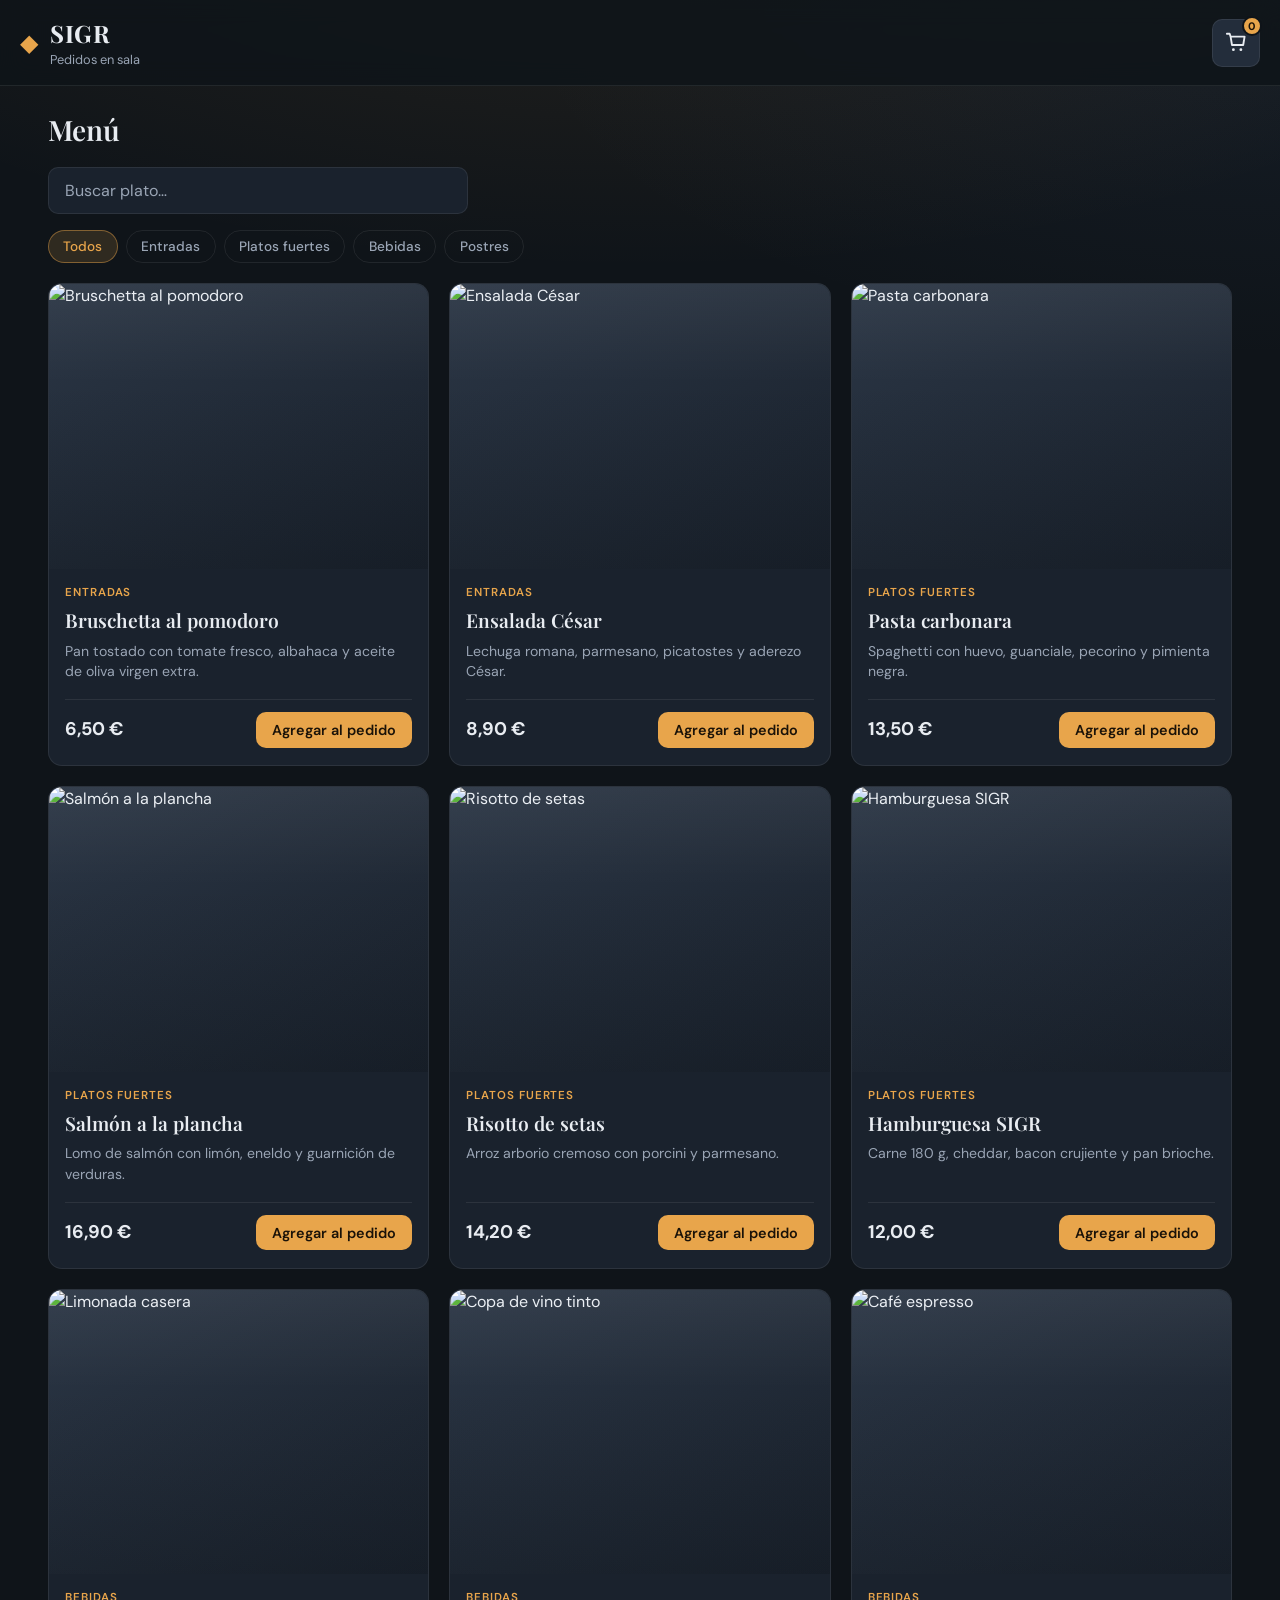
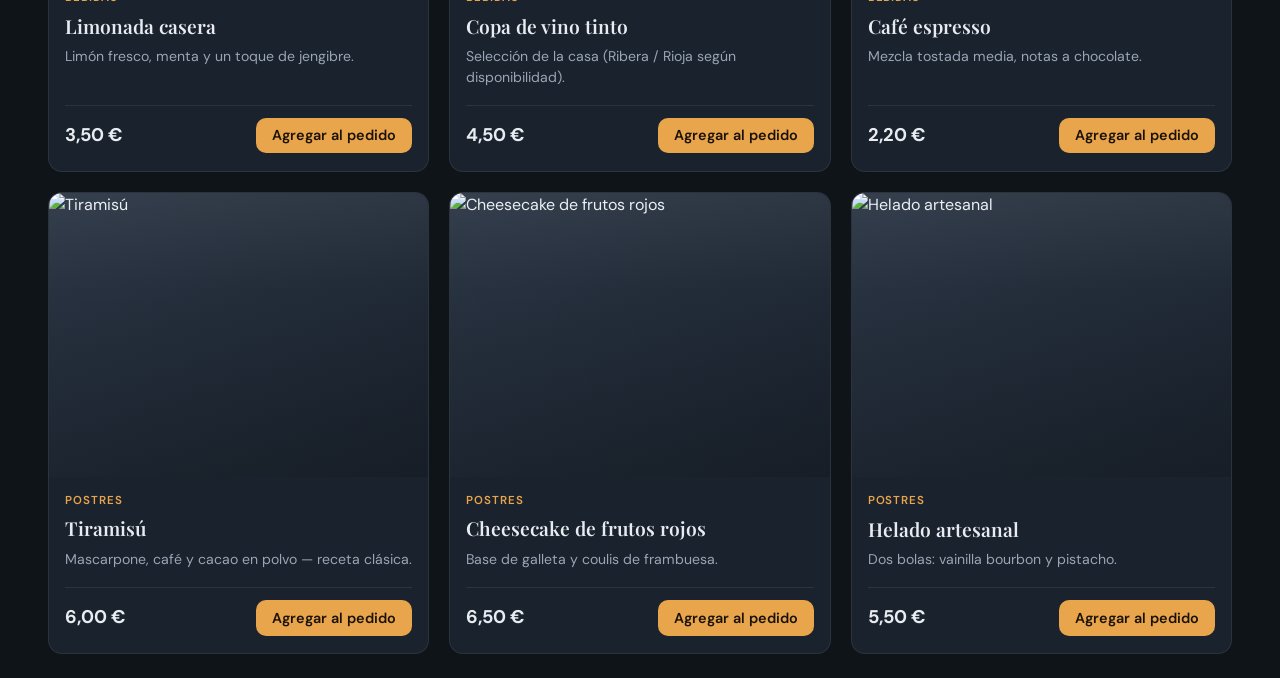
==== front/index.html @ 8974a804 "Front inicial" ====
<!DOCTYPE html>
<html lang="es">
<head>
  <meta charset="UTF-8" />
  <meta name="viewport" content="width=device-width, initial-scale=1.0" />
  <title>SIGR — Pedidos</title>
  <link rel="preconnect" href="https://fonts.googleapis.com" />
  <link rel="preconnect" href="https://fonts.gstatic.com" crossorigin />
  <link href="https://fonts.googleapis.com/css2?family=DM+Sans:ital,opsz,wght@0,9..40,400;0,9..40,500;0,9..40,600;0,9..40,700;1,9..40,400&family=Playfair+Display:wght@600;700&display=swap" rel="stylesheet" />
  <link rel="stylesheet" href="styles.css" />
</head>
<body>
  <div class="app-bg" aria-hidden="true"></div>

  <header class="site-header">
    <div class="brand">
      <span class="brand-mark" aria-hidden="true">◆</span>
      <div>
        <h1 class="brand-title">SIGR</h1>
        <p class="brand-tag">Pedidos en sala</p>
      </div>
    </div>
    <button
      type="button"
      class="cart-toggle"
      id="cart-toggle"
      aria-expanded="false"
      aria-controls="cart-overlay"
      title="Ver carrito"
    >
      <span class="visually-hidden">Abrir carrito del pedido</span>
      <svg class="cart-toggle-icon" viewBox="0 0 24 24" fill="none" xmlns="http://www.w3.org/2000/svg" aria-hidden="true">
        <path
          d="M6 6h15l-1.5 9h-12L6 6Zm0 0L5 3H2"
          stroke="currentColor"
          stroke-width="2"
          stroke-linecap="round"
          stroke-linejoin="round"
        />
        <circle cx="9" cy="20" r="1.5" fill="currentColor" />
        <circle cx="17" cy="20" r="1.5" fill="currentColor" />
      </svg>
      <span class="cart-toggle-badge" id="cart-badge">0</span>
    </button>
  </header>

  <main class="layout">
    <section class="menu-section" aria-labelledby="menu-heading">
      <div class="menu-toolbar">
        <h2 id="menu-heading" class="section-title">Menú</h2>
        <div class="search-wrap">
          <label for="search-input" class="visually-hidden">Buscar plato</label>
          <input type="search" id="search-input" class="search-input" placeholder="Buscar plato…" autocomplete="off" />
        </div>
        <div class="category-filters" id="category-filters" role="group" aria-label="Filtrar por categoría"></div>
      </div>
      <div id="menu-grid" class="menu-grid"></div>
      <p id="menu-empty" class="menu-empty hidden" role="status">No hay platos que coincidan con tu búsqueda.</p>
    </section>
  </main>

  <!-- Carrito (modal) -->
  <div class="modal-overlay hidden" id="cart-overlay" role="dialog" aria-modal="true" aria-labelledby="cart-modal-title">
    <div class="modal modal-cart">
      <button type="button" class="modal-close" id="cart-modal-close" aria-label="Cerrar carrito">×</button>
      <h2 id="cart-modal-title" class="modal-title modal-cart-title">Tu pedido</h2>
      <p class="cart-empty-msg" id="cart-empty">Aún no has añadido platos. Explora el menú.</p>
      <ul class="cart-list" id="cart-list"></ul>
      <div class="cart-footer">
        <div class="cart-total-row">
          <span>Total</span>
          <strong id="cart-total">0,00 €</strong>
        </div>
        <button type="button" class="btn btn-primary btn-block" id="btn-checkout" disabled>Continuar</button>
      </div>
    </div>
  </div>

  <!-- Checkout -->
  <div class="modal-overlay hidden" id="checkout-overlay" role="dialog" aria-modal="true" aria-labelledby="checkout-title">
    <div class="modal">
      <button type="button" class="modal-close" id="checkout-close" aria-label="Cerrar">×</button>
      <h2 id="checkout-title" class="modal-title">Datos del pedido</h2>
      <form id="checkout-form" class="checkout-form">
        <label class="field">
          <span>Nombre del cliente</span>
          <input type="text" name="customer" id="customer-name" required placeholder="Ej. María López" />
        </label>
        <fieldset class="field field-radio">
          <legend>¿Dónde servimos?</legend>
          <label class="radio-row">
            <input type="radio" name="service" value="mesa" checked />
            <span>Mesa en el restaurante</span>
          </label>
          <label class="radio-row">
            <input type="radio" name="service" value="domicilio" />
            <span>Domicilio</span>
          </label>
        </fieldset>
        <label class="field" id="field-mesa">
          <span>Número de mesa</span>
          <input type="text" name="mesa" id="mesa-input" inputmode="numeric" placeholder="Ej. 12" required />
        </label>
        <label class="field hidden" id="field-direccion">
          <span>Dirección de entrega</span>
          <textarea name="direccion" id="direccion-input" rows="2" placeholder="Calle, número, ciudad…"></textarea>
        </label>
        <div class="modal-actions">
          <button type="button" class="btn btn-ghost" id="checkout-cancel">Volver</button>
          <button type="submit" class="btn btn-primary">Confirmar pedido</button>
        </div>
      </form>
    </div>
  </div>

  <!-- Resumen -->
  <div class="modal-overlay hidden" id="summary-overlay" role="dialog" aria-modal="true" aria-labelledby="summary-title">
    <div class="modal modal-wide">
      <h2 id="summary-title" class="modal-title">Pedido confirmado</h2>
      <div id="summary-content" class="summary-content"></div>
      <button type="button" class="btn btn-primary btn-block" id="summary-done">Entendido</button>
    </div>
  </div>

  <script src="script.js"></script>
</body>
</html>
---- front/styles.css ----
/* SIGR — front pedidos (vanilla) */
:root {
  --bg-deep: #0f1419;
  --bg-card: #1a222d;
  --bg-elevated: #232d3b;
  --accent: #e8a54b;
  --accent-soft: rgba(232, 165, 75, 0.15);
  --accent-hover: #f0b55d;
  --text: #e8ecf1;
  --text-muted: #9aa5b5;
  --border: rgba(255, 255, 255, 0.08);
  --danger: #f07178;
  --success: #7fd99a;
  --radius: 14px;
  --radius-sm: 10px;
  --shadow: 0 20px 50px rgba(0, 0, 0, 0.45);
  --font-sans: "DM Sans", system-ui, sans-serif;
  --font-display: "Playfair Display", Georgia, serif;
  --transition: 0.22s ease;
}

*,
*::before,
*::after {
  box-sizing: border-box;
}

html {
  scroll-behavior: smooth;
}

body {
  margin: 0;
  min-height: 100vh;
  font-family: var(--font-sans);
  color: var(--text);
  background: var(--bg-deep);
  line-height: 1.45;
}

.app-bg {
  position: fixed;
  inset: 0;
  background:
    radial-gradient(ellipse 80% 50% at 50% -20%, rgba(232, 165, 75, 0.12), transparent),
    radial-gradient(ellipse 60% 40% at 100% 0%, rgba(100, 140, 200, 0.08), transparent),
    var(--bg-deep);
  pointer-events: none;
  z-index: 0;
}

.visually-hidden {
  position: absolute;
  width: 1px;
  height: 1px;
  padding: 0;
  margin: -1px;
  overflow: hidden;
  clip: rect(0, 0, 0, 0);
  white-space: nowrap;
  border: 0;
}

.hidden {
  display: none !important;
}

/* Header */
.site-header {
  position: sticky;
  top: 0;
  z-index: 50;
  display: flex;
  align-items: center;
  justify-content: space-between;
  padding: 1rem 1.25rem;
  background: rgba(15, 20, 25, 0.85);
  backdrop-filter: blur(12px);
  border-bottom: 1px solid var(--border);
}

.brand {
  display: flex;
  align-items: center;
  gap: 0.75rem;
}

.brand-mark {
  color: var(--accent);
  font-size: 1.5rem;
  line-height: 1;
}

.brand-title {
  font-family: var(--font-display);
  font-size: 1.5rem;
  font-weight: 700;
  margin: 0;
  letter-spacing: 0.02em;
}

.brand-tag {
  margin: 0;
  font-size: 0.8rem;
  color: var(--text-muted);
}

.cart-toggle {
  position: relative;
  display: inline-flex;
  align-items: center;
  justify-content: center;
  width: 3rem;
  height: 3rem;
  padding: 0;
  border-radius: var(--radius-sm);
  border: 1px solid var(--border);
  background: var(--bg-elevated);
  color: var(--text);
  font-family: inherit;
  cursor: pointer;
  transition: background var(--transition), transform var(--transition), border-color var(--transition), color var(--transition);
}

.cart-toggle:hover {
  background: var(--bg-card);
  border-color: rgba(232, 165, 75, 0.45);
  color: var(--accent);
}

.cart-toggle:active {
  transform: scale(0.96);
}

.cart-toggle-icon {
  width: 1.4rem;
  height: 1.4rem;
}

.cart-toggle-badge {
  position: absolute;
  top: -0.2rem;
  right: -0.2rem;
  min-width: 1.25rem;
  height: 1.25rem;
  padding: 0 0.3rem;
  border-radius: 999px;
  background: var(--accent);
  color: #1a1208;
  font-size: 0.68rem;
  display: inline-flex;
  align-items: center;
  justify-content: center;
  font-weight: 700;
  border: 2px solid var(--bg-deep);
}

/* Layout: menú a ancho completo (carrito en modal) */
.layout {
  position: relative;
  z-index: 1;
  max-width: 1240px;
  margin: 0 auto;
  padding: 1.25rem;
}

@media (min-width: 900px) {
  .layout {
    padding: 1.5rem 1.75rem;
  }
}

.menu-section {
  min-width: 0;
}

.menu-toolbar {
  margin-bottom: 1.25rem;
}

.section-title {
  font-family: var(--font-display);
  font-size: 1.75rem;
  margin: 0 0 1rem;
  font-weight: 600;
}

.search-wrap {
  margin-bottom: 1rem;
}

.search-input {
  width: 100%;
  max-width: 420px;
  padding: 0.75rem 1rem;
  border-radius: var(--radius-sm);
  border: 1px solid var(--border);
  background: var(--bg-card);
  color: var(--text);
  font-family: inherit;
  font-size: 1rem;
  outline: none;
  transition: border-color var(--transition), box-shadow var(--transition);
}

.search-input::placeholder {
  color: var(--text-muted);
}

.search-input:focus {
  border-color: var(--accent);
  box-shadow: 0 0 0 3px var(--accent-soft);
}

.category-filters {
  display: flex;
  flex-wrap: wrap;
  gap: 0.5rem;
}

.filter-chip {
  padding: 0.45rem 0.9rem;
  border-radius: 999px;
  border: 1px solid var(--border);
  background: transparent;
  color: var(--text-muted);
  font-family: inherit;
  font-size: 0.85rem;
  font-weight: 500;
  cursor: pointer;
  transition: background var(--transition), color var(--transition), border-color var(--transition), transform var(--transition);
}

.filter-chip:hover {
  color: var(--text);
  border-color: rgba(255, 255, 255, 0.2);
}

.filter-chip.is-active {
  background: var(--accent-soft);
  color: var(--accent);
  border-color: rgba(232, 165, 75, 0.45);
}

.filter-chip:active {
  transform: scale(0.97);
}

/* Menu grid: 1 → 2 → 3 columnas */
.menu-grid {
  display: grid;
  grid-template-columns: 1fr;
  gap: 1rem;
}

@media (min-width: 560px) {
  .menu-grid {
    grid-template-columns: repeat(2, minmax(0, 1fr));
    gap: 1.1rem;
  }
}

@media (min-width: 960px) {
  .menu-grid {
    grid-template-columns: repeat(3, minmax(0, 1fr));
    gap: 1.25rem;
  }
}

.menu-card {
  background: var(--bg-card);
  border: 1px solid var(--border);
  border-radius: var(--radius);
  overflow: hidden;
  display: flex;
  flex-direction: column;
  opacity: 0;
  animation: cardIn 0.45s ease forwards;
  transition: border-color var(--transition), box-shadow var(--transition), transform var(--transition);
}

.menu-card:hover {
  border-color: rgba(232, 165, 75, 0.25);
  box-shadow: var(--shadow);
  transform: translateY(-2px);
}

@keyframes cardIn {
  from {
    opacity: 0;
    transform: translateY(10px);
  }
  to {
    opacity: 1;
    transform: translateY(0);
  }
}

.menu-card-image-wrap {
  position: relative;
  aspect-ratio: 4 / 3;
  overflow: hidden;
  background: linear-gradient(145deg, #2a3544 0%, #1a222d 100%);
}

.menu-card-image-wrap::after {
  content: "";
  position: absolute;
  inset: 0;
  pointer-events: none;
  background: linear-gradient(
    180deg,
    rgba(255, 255, 255, 0.06) 0%,
    transparent 35%,
    rgba(10, 14, 18, 0.25) 100%
  );
  opacity: 0.9;
}

.menu-card-image {
  width: 100%;
  height: 100%;
  object-fit: cover;
  object-position: center;
  transition: transform 0.55s cubic-bezier(0.22, 1, 0.36, 1), filter 0.45s ease;
  filter: saturate(1.05) contrast(1.02);
}

.menu-card:hover .menu-card-image {
  transform: scale(1.06);
  filter: saturate(1.12) contrast(1.04) brightness(1.03);
}

.menu-card-body {
  padding: 1rem 1rem 1.1rem;
  display: flex;
  flex-direction: column;
  flex: 1;
  gap: 0.35rem;
}

.menu-card-cat {
  font-size: 0.72rem;
  text-transform: uppercase;
  letter-spacing: 0.08em;
  color: var(--accent);
  font-weight: 600;
}

.menu-card-name {
  font-family: var(--font-display);
  font-size: 1.2rem;
  margin: 0;
  font-weight: 600;
}

.menu-card-desc {
  margin: 0;
  font-size: 0.88rem;
  color: var(--text-muted);
  flex: 1;
}

.menu-card-row {
  display: flex;
  align-items: center;
  justify-content: space-between;
  gap: 0.75rem;
  margin-top: 0.75rem;
  padding-top: 0.75rem;
  border-top: 1px solid var(--border);
}

.menu-card-price {
  font-size: 1.15rem;
  font-weight: 700;
  color: var(--text);
}

.btn {
  font-family: inherit;
  font-size: 0.9rem;
  font-weight: 600;
  padding: 0.55rem 1rem;
  border-radius: var(--radius-sm);
  border: none;
  cursor: pointer;
  transition: background var(--transition), color var(--transition), transform var(--transition), opacity var(--transition);
}

.btn:active {
  transform: scale(0.98);
}

.btn-primary {
  background: var(--accent);
  color: #1a1208;
}

.btn-primary:hover:not(:disabled) {
  background: var(--accent-hover);
}

.btn-primary:disabled {
  opacity: 0.45;
  cursor: not-allowed;
}

.btn-ghost {
  background: transparent;
  color: var(--text-muted);
  border: 1px solid var(--border);
}

.btn-ghost:hover {
  color: var(--text);
  border-color: rgba(255, 255, 255, 0.2);
}

.btn-block {
  width: 100%;
  padding: 0.75rem 1rem;
}

.btn-add {
  white-space: nowrap;
}

.menu-empty {
  text-align: center;
  color: var(--text-muted);
  padding: 2rem;
}

/* Carrito dentro del modal */
#cart-overlay.modal-overlay {
  z-index: 190;
}

.modal.modal-cart {
  display: flex;
  flex-direction: column;
  width: min(100%, 440px);
  max-height: min(90vh, 640px);
  padding: 0;
  overflow: hidden;
}

.modal-cart-title {
  padding: 1.25rem 3rem 0.75rem 1.25rem;
  margin: 0;
  border-bottom: 1px solid var(--border);
  flex-shrink: 0;
}

.modal.modal-cart > .modal-close {
  z-index: 2;
}

.cart-list {
  list-style: none;
  margin: 0;
  padding: 0.65rem 1rem 0.75rem;
  overflow-y: auto;
  flex: 1;
  min-height: 0;
  max-height: min(42vh, 280px);
}

#cart-list:empty {
  display: none;
  padding: 0;
  max-height: 0;
  overflow: hidden;
}

@media (min-height: 700px) {
  .modal.modal-cart .cart-list {
    max-height: min(48vh, 360px);
  }
}

.cart-item {
  display: grid;
  grid-template-columns: 56px 1fr auto;
  gap: 0.65rem;
  align-items: center;
  padding: 0.65rem;
  border-radius: var(--radius-sm);
  background: var(--bg-elevated);
  margin-bottom: 0.5rem;
  animation: fadeIn 0.25s ease;
}

@keyframes fadeIn {
  from {
    opacity: 0;
  }
  to {
    opacity: 1;
  }
}

.cart-item-thumb {
  width: 56px;
  height: 56px;
  border-radius: 8px;
  object-fit: cover;
  background: var(--bg-deep);
}

.cart-item-info {
  min-width: 0;
}

.cart-item-name {
  font-weight: 600;
  font-size: 0.9rem;
  margin: 0 0 0.2rem;
  white-space: nowrap;
  overflow: hidden;
  text-overflow: ellipsis;
}

.cart-item-price {
  font-size: 0.8rem;
  color: var(--text-muted);
  margin: 0;
}

.cart-item-controls {
  display: flex;
  flex-direction: column;
  align-items: flex-end;
  gap: 0.35rem;
}

.qty-row {
  display: flex;
  align-items: center;
  gap: 0.25rem;
}

.qty-btn {
  width: 28px;
  height: 28px;
  border: 1px solid var(--border);
  border-radius: 6px;
  background: var(--bg-card);
  color: var(--text);
  font-size: 1rem;
  line-height: 1;
  cursor: pointer;
  transition: background var(--transition), border-color var(--transition);
}

.qty-btn:hover {
  border-color: var(--accent);
}

.qty-value {
  min-width: 1.25rem;
  text-align: center;
  font-weight: 600;
  font-size: 0.9rem;
}

.btn-remove {
  padding: 0.2rem 0.45rem;
  font-size: 0.75rem;
  border: none;
  background: transparent;
  color: var(--danger);
  cursor: pointer;
  text-decoration: underline;
  font-family: inherit;
}

.cart-empty-msg {
  padding: 1.5rem;
  text-align: center;
  color: var(--text-muted);
  font-size: 0.9rem;
}

.cart-footer {
  padding: 1rem 1.25rem 1.25rem;
  border-top: 1px solid var(--border);
  background: rgba(0, 0, 0, 0.25);
  flex-shrink: 0;
  margin-top: auto;
}

.modal.modal-cart .cart-empty-msg {
  margin: 0;
  padding: 1.25rem 1.25rem 0.5rem;
  flex-shrink: 0;
}

.modal.modal-cart .cart-empty-msg.hidden {
  display: none !important;
}

.cart-total-row {
  display: flex;
  justify-content: space-between;
  align-items: baseline;
  margin-bottom: 0.85rem;
  font-size: 1rem;
}

.cart-total-row strong {
  font-size: 1.35rem;
  color: var(--accent);
}

/* Modal */
.modal-overlay {
  position: fixed;
  inset: 0;
  z-index: 200;
  background: rgba(0, 0, 0, 0.65);
  backdrop-filter: blur(6px);
  display: flex;
  align-items: center;
  justify-content: center;
  padding: 1rem;
  opacity: 0;
  visibility: hidden;
  transition: opacity var(--transition), visibility var(--transition);
}

.modal-overlay.is-visible {
  opacity: 1;
  visibility: visible;
}

.modal {
  position: relative;
  width: min(100%, 440px);
  max-height: 90vh;
  overflow-y: auto;
  background: var(--bg-card);
  border: 1px solid var(--border);
  border-radius: var(--radius);
  padding: 1.5rem;
  box-shadow: var(--shadow);
  transform: scale(0.94) translateY(8px);
  transition: transform 0.3s cubic-bezier(0.22, 1, 0.36, 1);
}

.modal-overlay.is-visible .modal {
  transform: scale(1) translateY(0);
}

.modal-wide {
  width: min(100%, 520px);
}

.modal-close {
  position: absolute;
  top: 0.75rem;
  right: 0.75rem;
  width: 2rem;
  height: 2rem;
  border: none;
  border-radius: 8px;
  background: var(--bg-elevated);
  color: var(--text);
  font-size: 1.25rem;
  cursor: pointer;
}

.modal-title {
  font-family: var(--font-display);
  margin: 0 0 1.25rem;
  font-size: 1.35rem;
}

.checkout-form .field {
  display: flex;
  flex-direction: column;
  gap: 0.4rem;
  margin-bottom: 1rem;
}

.checkout-form .field > span,
.checkout-form legend {
  font-size: 0.85rem;
  color: var(--text-muted);
}

.checkout-form input[type="text"],
.checkout-form textarea {
  padding: 0.65rem 0.85rem;
  border-radius: var(--radius-sm);
  border: 1px solid var(--border);
  background: var(--bg-deep);
  color: var(--text);
  font-family: inherit;
  font-size: 1rem;
  outline: none;
}

.checkout-form input:focus,
.checkout-form textarea:focus {
  border-color: var(--accent);
}

.field-radio {
  border: 1px solid var(--border);
  border-radius: var(--radius-sm);
  padding: 0.75rem 1rem;
  margin: 0 0 1rem;
}

.field-radio legend {
  padding: 0 0.35rem;
}

.radio-row {
  display: flex;
  align-items: center;
  gap: 0.5rem;
  margin-top: 0.35rem;
  cursor: pointer;
  color: var(--text);
}

.modal-actions {
  display: flex;
  gap: 0.75rem;
  justify-content: flex-end;
  margin-top: 1.25rem;
  flex-wrap: wrap;
}

.summary-content {
  font-size: 0.95rem;
  color: var(--text-muted);
  margin-bottom: 1.25rem;
}

.summary-block {
  background: var(--bg-elevated);
  border-radius: var(--radius-sm);
  padding: 1rem;
  margin-bottom: 1rem;
  border: 1px solid var(--border);
}

.summary-block h3 {
  margin: 0 0 0.5rem;
  font-size: 0.9rem;
  color: var(--accent);
  font-weight: 600;
}

.summary-lines {
  margin: 0;
  padding-left: 1.1rem;
}

.summary-lines li {
  margin-bottom: 0.35rem;
}

.summary-total {
  font-size: 1.2rem;
  font-weight: 700;
  color: var(--text);
  margin-top: 0.75rem;
  padding-top: 0.75rem;
  border-top: 1px solid var(--border);
}

.summary-success {
  color: var(--success);
  font-weight: 600;
  margin-bottom: 1rem;
}
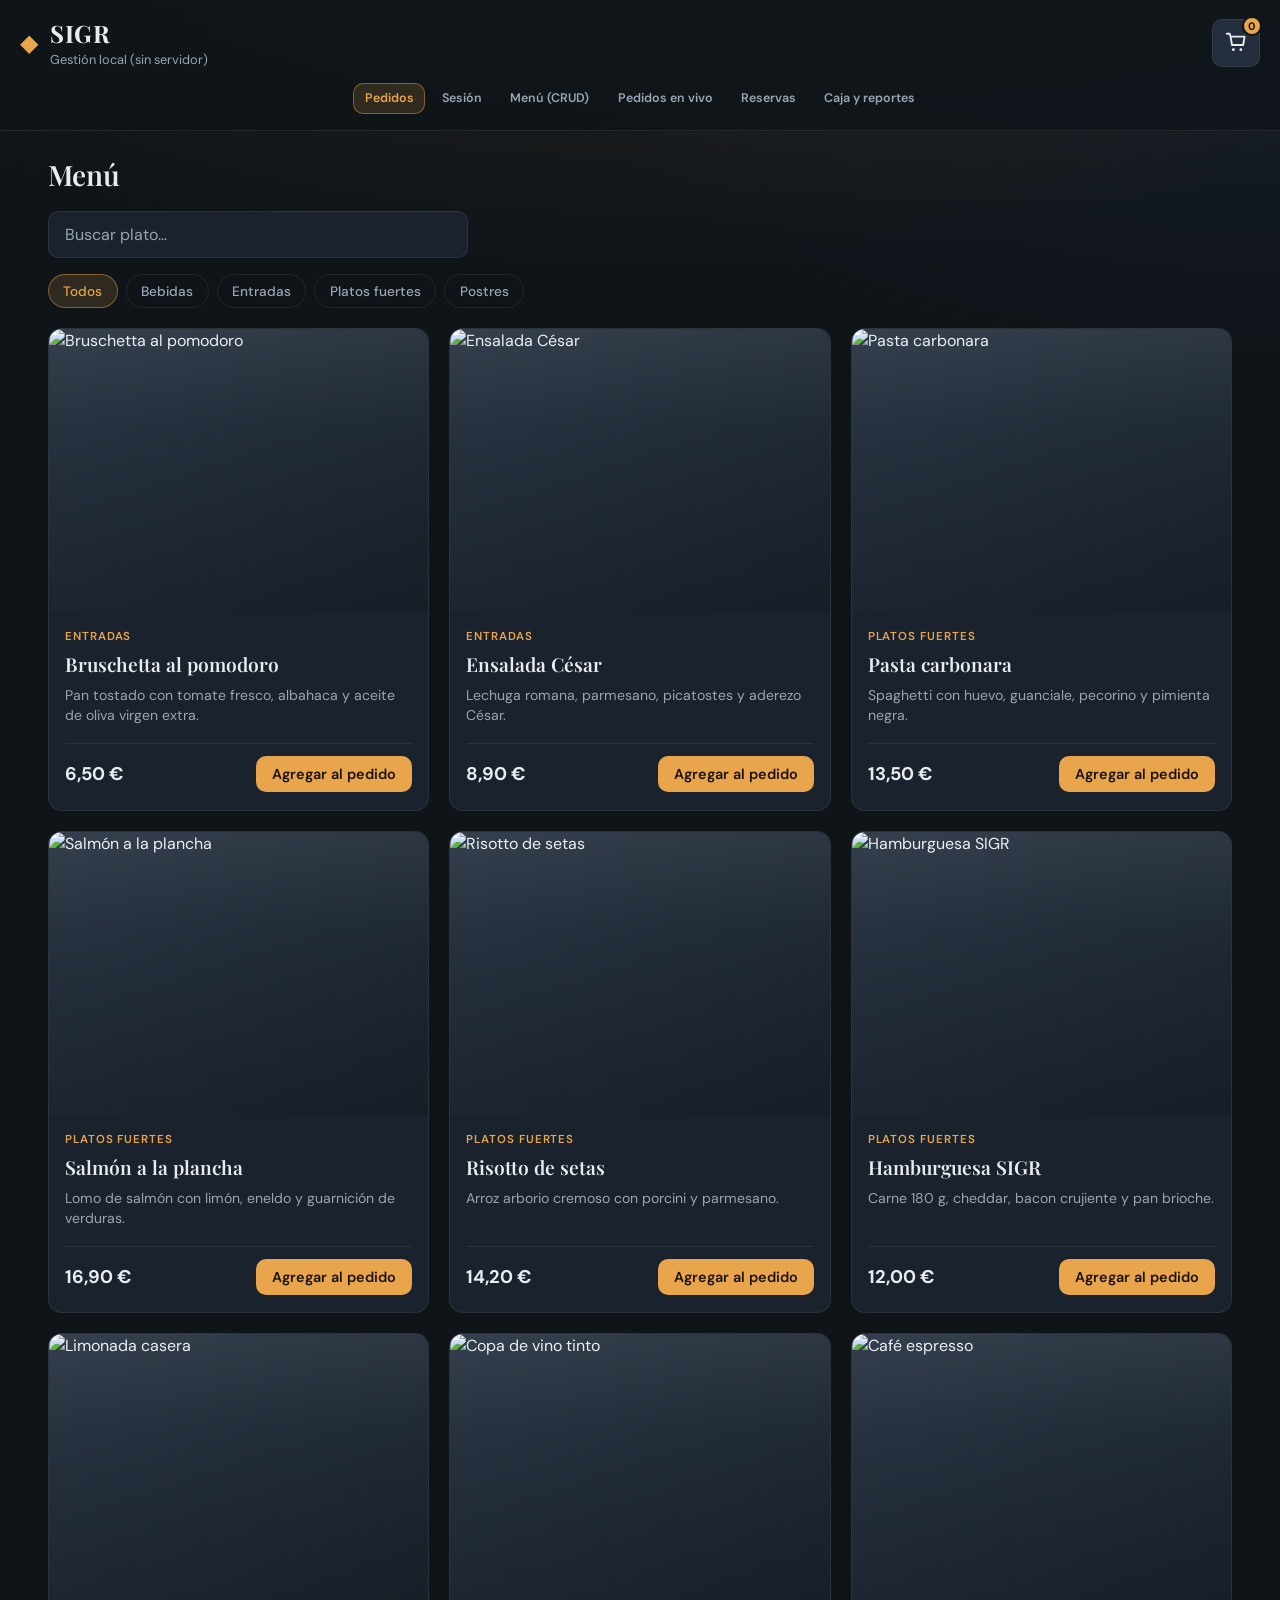
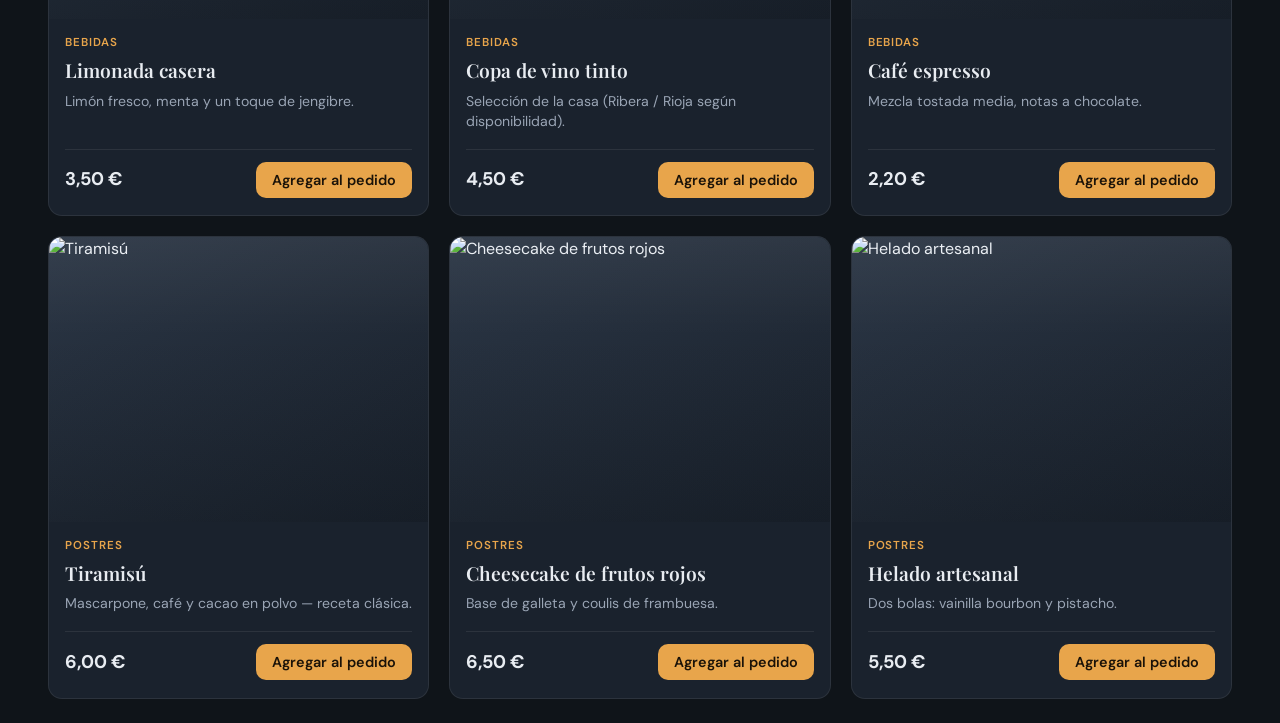
==== commit 23506e0c: "docs: actualización del CHANGELOG y README, inclusión de nuevos módulos en el front - Se añadieron s" ====
--- a/front/index.html
+++ b/front/index.html
@@ -3,7 +3,7 @@
 <head>
   <meta charset="UTF-8" />
   <meta name="viewport" content="width=device-width, initial-scale=1.0" />
-  <title>SIGR — Pedidos</title>
+  <title>SIGR — Gestión de restaurante</title>
   <link rel="preconnect" href="https://fonts.googleapis.com" />
   <link rel="preconnect" href="https://fonts.gstatic.com" crossorigin />
   <link href="https://fonts.googleapis.com/css2?family=DM+Sans:ital,opsz,wght@0,9..40,400;0,9..40,500;0,9..40,600;0,9..40,700;1,9..40,400&family=Playfair+Display:wght@600;700&display=swap" rel="stylesheet" />
@@ -13,49 +13,208 @@
   <div class="app-bg" aria-hidden="true"></div>
 
   <header class="site-header">
-    <div class="brand">
-      <span class="brand-mark" aria-hidden="true">◆</span>
-      <div>
-        <h1 class="brand-title">SIGR</h1>
-        <p class="brand-tag">Pedidos en sala</p>
-      </div>
-    </div>
-    <button
-      type="button"
-      class="cart-toggle"
-      id="cart-toggle"
-      aria-expanded="false"
-      aria-controls="cart-overlay"
-      title="Ver carrito"
-    >
-      <span class="visually-hidden">Abrir carrito del pedido</span>
-      <svg class="cart-toggle-icon" viewBox="0 0 24 24" fill="none" xmlns="http://www.w3.org/2000/svg" aria-hidden="true">
-        <path
-          d="M6 6h15l-1.5 9h-12L6 6Zm0 0L5 3H2"
-          stroke="currentColor"
-          stroke-width="2"
-          stroke-linecap="round"
-          stroke-linejoin="round"
-        />
-        <circle cx="9" cy="20" r="1.5" fill="currentColor" />
-        <circle cx="17" cy="20" r="1.5" fill="currentColor" />
-      </svg>
-      <span class="cart-toggle-badge" id="cart-badge">0</span>
-    </button>
+    <div class="header-top">
+      <div class="brand">
+        <span class="brand-mark" aria-hidden="true">◆</span>
+        <div>
+          <h1 class="brand-title">SIGR</h1>
+          <p class="brand-tag" id="brand-subtitle">Gestión local (sin servidor)</p>
+        </div>
+      </div>
+      <div class="header-actions">
+        <span id="session-badge" class="session-badge hidden" aria-live="polite"></span>
+        <button
+          type="button"
+          class="cart-toggle"
+          id="cart-toggle"
+          aria-expanded="false"
+          aria-controls="cart-overlay"
+          title="Ver carrito"
+        >
+          <span class="visually-hidden">Abrir carrito del pedido</span>
+          <svg class="cart-toggle-icon" viewBox="0 0 24 24" fill="none" xmlns="http://www.w3.org/2000/svg" aria-hidden="true">
+            <path
+              d="M6 6h15l-1.5 9h-12L6 6Zm0 0L5 3H2"
+              stroke="currentColor"
+              stroke-width="2"
+              stroke-linecap="round"
+              stroke-linejoin="round"
+            />
+            <circle cx="9" cy="20" r="1.5" fill="currentColor" />
+            <circle cx="17" cy="20" r="1.5" fill="currentColor" />
+          </svg>
+          <span class="cart-toggle-badge" id="cart-badge">0</span>
+        </button>
+      </div>
+    </div>
+    <nav class="main-nav" aria-label="Módulos SIGR">
+      <button type="button" class="nav-tab is-active" data-view="pedidos">Pedidos</button>
+      <button type="button" class="nav-tab" data-view="auth">Sesión</button>
+      <button type="button" class="nav-tab" data-view="menu-admin">Menú (CRUD)</button>
+      <button type="button" class="nav-tab" data-view="pedidos-live">Pedidos en vivo</button>
+      <button type="button" class="nav-tab" data-view="reservas">Reservas</button>
+      <button type="button" class="nav-tab" data-view="caja">Caja y reportes</button>
+    </nav>
   </header>
 
-  <main class="layout">
-    <section class="menu-section" aria-labelledby="menu-heading">
-      <div class="menu-toolbar">
-        <h2 id="menu-heading" class="section-title">Menú</h2>
-        <div class="search-wrap">
-          <label for="search-input" class="visually-hidden">Buscar plato</label>
-          <input type="search" id="search-input" class="search-input" placeholder="Buscar plato…" autocomplete="off" />
-        </div>
-        <div class="category-filters" id="category-filters" role="group" aria-label="Filtrar por categoría"></div>
-      </div>
-      <div id="menu-grid" class="menu-grid"></div>
-      <p id="menu-empty" class="menu-empty hidden" role="status">No hay platos que coincidan con tu búsqueda.</p>
+  <main class="layout layout-views">
+    <!-- Vista: pedidos (menú + carrito) -->
+    <section id="view-pedidos" class="view view-active" aria-labelledby="menu-heading">
+      <div class="menu-section">
+        <div class="menu-toolbar">
+          <h2 id="menu-heading" class="section-title">Menú</h2>
+          <div class="search-wrap">
+            <label for="search-input" class="visually-hidden">Buscar plato</label>
+            <input type="search" id="search-input" class="search-input" placeholder="Buscar plato…" autocomplete="off" />
+          </div>
+          <div class="category-filters" id="category-filters" role="group" aria-label="Filtrar por categoría"></div>
+        </div>
+        <div id="menu-grid" class="menu-grid"></div>
+        <p id="menu-empty" class="menu-empty hidden" role="status">No hay platos que coincidan con tu búsqueda.</p>
+      </div>
+    </section>
+
+    <!-- Vista: autenticación (roles locales) -->
+    <section id="view-auth" class="view hidden" aria-labelledby="auth-heading">
+      <h2 id="auth-heading" class="section-title">Sesión y roles</h2>
+      <p class="view-lead">Identificación <strong>local</strong> (demo): no hay contraseña ni servidor. Sirve para etiquetar el uso del sistema como cliente, mesero o administrador.</p>
+      <div class="panel">
+        <form id="auth-form" class="auth-form">
+          <label class="field">
+            <span>Nombre o alias</span>
+            <input type="text" id="auth-name" required placeholder="Ej. David" autocomplete="username" />
+          </label>
+          <label class="field">
+            <span>Rol</span>
+            <select id="auth-role" required>
+              <option value="cliente">Cliente</option>
+              <option value="mesero">Mesero</option>
+              <option value="administrador">Administrador</option>
+            </select>
+          </label>
+          <button type="submit" class="btn btn-primary">Guardar sesión</button>
+        </form>
+        <div id="auth-current" class="auth-current hidden"></div>
+        <button type="button" class="btn btn-ghost btn-mt" id="auth-clear">Cerrar sesión</button>
+      </div>
+    </section>
+
+    <!-- Vista: CRUD menú -->
+    <section id="view-menu-admin" class="view hidden" aria-labelledby="crud-heading">
+      <h2 id="crud-heading" class="section-title">Menú digital (CRUD)</h2>
+      <p class="view-lead">Alta, edición y borrado de platos y categorías. Los datos se guardan en este navegador (<code>localStorage</code>). Puedes restaurar el menú inicial.</p>
+      <div class="panel panel-actions">
+        <button type="button" class="btn btn-ghost" id="menu-reset-seed">Restaurar menú por defecto</button>
+        <button type="button" class="btn btn-primary" id="menu-refresh-views">Aplicar y volver a cargar menú pedidos</button>
+      </div>
+      <div class="panel">
+        <h3 class="panel-title">Añadir plato</h3>
+        <form id="dish-add-form" class="grid-form">
+          <label class="field"><span>Nombre</span><input type="text" id="dish-new-name" required /></label>
+          <label class="field"><span>Descripción</span><input type="text" id="dish-new-desc" /></label>
+          <label class="field"><span>Precio (€)</span><input type="number" id="dish-new-price" min="0" step="0.01" required /></label>
+          <label class="field"><span>Categoría</span><input type="text" id="dish-new-cat" list="category-datalist" required placeholder="Ej. Entradas" /></label>
+          <label class="field field-span-2"><span>URL de imagen</span><input type="url" id="dish-new-img" placeholder="https://…" /></label>
+          <div class="field-span-2"><button type="submit" class="btn btn-primary">Añadir plato</button></div>
+        </form>
+        <datalist id="category-datalist"></datalist>
+      </div>
+      <div class="panel">
+        <h3 class="panel-title">Platos actuales</h3>
+        <div class="table-wrap">
+          <table class="data-table" id="menu-admin-table">
+            <thead>
+              <tr>
+                <th>Plato</th>
+                <th>Categoría</th>
+                <th>Precio</th>
+                <th></th>
+              </tr>
+            </thead>
+            <tbody id="menu-admin-tbody"></tbody>
+          </table>
+        </div>
+      </div>
+    </section>
+
+    <!-- Vista: pedidos en vivo -->
+    <section id="view-pedidos-live" class="view hidden" aria-labelledby="live-heading">
+      <h2 id="live-heading" class="section-title">Registro y seguimiento de pedidos</h2>
+      <p class="view-lead">Listado de pedidos confirmados. El estado se actualiza en local; en producción real iría contra un backend. Puedes pulsar <strong>Actualizar</strong> para simular refresco.</p>
+      <div class="panel panel-actions">
+        <button type="button" class="btn btn-primary" id="orders-refresh">Actualizar lista</button>
+      </div>
+      <div class="panel">
+        <div class="table-wrap">
+          <table class="data-table">
+            <thead>
+              <tr>
+                <th>ID</th>
+                <th>Fecha</th>
+                <th>Cliente</th>
+                <th>Total</th>
+                <th>Estado</th>
+              </tr>
+            </thead>
+            <tbody id="orders-live-tbody"></tbody>
+          </table>
+        </div>
+        <p id="orders-live-empty" class="view-lead hidden">Aún no hay pedidos confirmados.</p>
+      </div>
+    </section>
+
+    <!-- Vista: reservas -->
+    <section id="view-reservas" class="view hidden" aria-labelledby="res-heading">
+      <h2 id="res-heading" class="section-title">Reservas</h2>
+      <p class="view-lead">Reservas por fecha y hora guardadas solo en este navegador.</p>
+      <div class="panel">
+        <h3 class="panel-title">Nueva reserva</h3>
+        <form id="reserva-form" class="grid-form">
+          <label class="field"><span>Nombre</span><input type="text" id="res-nombre" required /></label>
+          <label class="field"><span>Fecha</span><input type="date" id="res-fecha" required /></label>
+          <label class="field"><span>Hora</span><input type="time" id="res-hora" required /></label>
+          <label class="field"><span>Comensales</span><input type="number" id="res-comensales" min="1" value="2" required /></label>
+          <label class="field field-span-2"><span>Notas</span><input type="text" id="res-notas" placeholder="Opcional" /></label>
+          <div class="field-span-2"><button type="submit" class="btn btn-primary">Guardar reserva</button></div>
+        </form>
+      </div>
+      <div class="panel">
+        <h3 class="panel-title">Reservas guardadas</h3>
+        <ul class="reserva-list" id="reserva-list"></ul>
+        <p id="reserva-empty" class="view-lead hidden">No hay reservas.</p>
+      </div>
+    </section>
+
+    <!-- Vista: caja -->
+    <section id="view-caja" class="view hidden" aria-labelledby="caja-heading">
+      <h2 id="caja-heading" class="section-title">Cierre de caja y reportes</h2>
+      <p class="view-lead">Totales por día a partir de pedidos confirmados. El cierre queda registrado como instantánea en <code>localStorage</code>.</p>
+      <div class="panel">
+        <label class="field inline-field">
+          <span>Día a analizar</span>
+          <input type="date" id="caja-fecha" />
+        </label>
+        <button type="button" class="btn btn-primary" id="caja-calc">Calcular totales del día</button>
+        <div id="caja-resumen" class="caja-resumen hidden"></div>
+        <button type="button" class="btn btn-ghost btn-mt" id="caja-cerrar">Registrar cierre del día</button>
+      </div>
+      <div class="panel">
+        <h3 class="panel-title">Cierres registrados</h3>
+        <div class="table-wrap">
+          <table class="data-table">
+            <thead>
+              <tr>
+                <th>Día</th>
+                <th>Total</th>
+                <th>Pedidos</th>
+                <th>Registrado</th>
+              </tr>
+            </thead>
+            <tbody id="caja-cierres-tbody"></tbody>
+          </table>
+        </div>
+        <p id="caja-cierres-empty" class="view-lead hidden">Sin cierres aún.</p>
+      </div>
     </section>
   </main>
 
--- a/front/styles.css
+++ b/front/styles.css
@@ -71,12 +71,82 @@
   top: 0;
   z-index: 50;
   display: flex;
-  align-items: center;
-  justify-content: space-between;
+  flex-direction: column;
+  align-items: stretch;
+  gap: 0.5rem;
   padding: 1rem 1.25rem;
   background: rgba(15, 20, 25, 0.85);
   backdrop-filter: blur(12px);
   border-bottom: 1px solid var(--border);
+}
+
+.header-top {
+  display: flex;
+  align-items: center;
+  justify-content: space-between;
+  gap: 1rem;
+  width: 100%;
+}
+
+.header-actions {
+  display: flex;
+  align-items: center;
+  gap: 0.65rem;
+}
+
+.session-badge {
+  font-size: 0.75rem;
+  color: var(--text-muted);
+  max-width: 160px;
+  white-space: nowrap;
+  overflow: hidden;
+  text-overflow: ellipsis;
+}
+
+.main-nav {
+  display: flex;
+  flex-wrap: wrap;
+  gap: 0.35rem;
+  width: 100%;
+  justify-content: flex-start;
+  padding-top: 0.5rem;
+  border-top: 1px solid var(--border);
+}
+
+@media (min-width: 960px) {
+  .main-nav {
+    justify-content: center;
+    border-top: none;
+    padding-top: 0.35rem;
+  }
+}
+
+.nav-tab {
+  padding: 0.4rem 0.65rem;
+  border-radius: var(--radius-sm);
+  border: 1px solid transparent;
+  background: transparent;
+  color: var(--text-muted);
+  font-family: inherit;
+  font-size: 0.78rem;
+  font-weight: 600;
+  cursor: pointer;
+  transition: color var(--transition), border-color var(--transition), background var(--transition);
+}
+
+.nav-tab:hover {
+  color: var(--text);
+  border-color: var(--border);
+}
+
+.nav-tab.is-active {
+  color: var(--accent);
+  border-color: rgba(232, 165, 75, 0.45);
+  background: var(--accent-soft);
+}
+
+.cart-toggle.hidden {
+  display: none;
 }
 
 .brand {
@@ -779,3 +849,157 @@
   font-weight: 600;
   margin-bottom: 1rem;
 }
+
+/* Vistas modulares (SIGR) */
+.view {
+  min-width: 0;
+}
+
+.view-lead {
+  color: var(--text-muted);
+  font-size: 0.95rem;
+  margin: 0 0 1.25rem;
+  max-width: 720px;
+}
+
+.view-lead code {
+  font-size: 0.85em;
+  color: var(--accent);
+}
+
+.panel {
+  background: var(--bg-card);
+  border: 1px solid var(--border);
+  border-radius: var(--radius);
+  padding: 1.1rem 1.25rem;
+  margin-bottom: 1rem;
+}
+
+.panel-title {
+  font-family: var(--font-display);
+  font-size: 1.1rem;
+  margin: 0 0 0.85rem;
+}
+
+.panel-actions {
+  display: flex;
+  flex-wrap: wrap;
+  gap: 0.65rem;
+  align-items: center;
+}
+
+.auth-form .field,
+.auth-current {
+  margin-bottom: 0.85rem;
+}
+
+.btn-mt {
+  margin-top: 0.75rem;
+}
+
+.grid-form {
+  display: grid;
+  grid-template-columns: 1fr;
+  gap: 0.85rem;
+}
+
+@media (min-width: 560px) {
+  .grid-form {
+    grid-template-columns: repeat(2, minmax(0, 1fr));
+  }
+}
+
+.field-span-2 {
+  grid-column: 1 / -1;
+}
+
+.table-wrap {
+  overflow-x: auto;
+}
+
+.data-table {
+  width: 100%;
+  border-collapse: collapse;
+  font-size: 0.88rem;
+}
+
+.data-table th,
+.data-table td {
+  padding: 0.55rem 0.65rem;
+  text-align: left;
+  border-bottom: 1px solid var(--border);
+}
+
+.data-table th {
+  color: var(--text-muted);
+  font-weight: 600;
+}
+
+.table-actions {
+  white-space: nowrap;
+}
+
+.btn-sm {
+  padding: 0.35rem 0.55rem;
+  font-size: 0.8rem;
+}
+
+.danger-text {
+  color: var(--danger) !important;
+}
+
+.status-select {
+  background: var(--bg-deep);
+  color: var(--text);
+  border: 1px solid var(--border);
+  border-radius: 6px;
+  padding: 0.35rem 0.5rem;
+  font-family: inherit;
+  font-size: 0.85rem;
+}
+
+.reserva-list {
+  list-style: none;
+  margin: 0;
+  padding: 0;
+}
+
+.reserva-item {
+  display: flex;
+  align-items: flex-start;
+  justify-content: space-between;
+  gap: 1rem;
+  padding: 0.75rem 0;
+  border-bottom: 1px solid var(--border);
+}
+
+.reserva-note {
+  font-size: 0.85rem;
+  color: var(--text-muted);
+  margin-top: 0.25rem;
+}
+
+.caja-resumen {
+  margin-top: 1rem;
+  padding: 0.85rem 1rem;
+  background: var(--bg-elevated);
+  border-radius: var(--radius-sm);
+  border: 1px solid var(--border);
+}
+
+.inline-field {
+  display: flex;
+  flex-wrap: wrap;
+  align-items: center;
+  gap: 0.75rem;
+  margin-bottom: 0.75rem;
+}
+
+.inline-field input[type="date"] {
+  padding: 0.5rem 0.65rem;
+  border-radius: var(--radius-sm);
+  border: 1px solid var(--border);
+  background: var(--bg-deep);
+  color: var(--text);
+  font-family: inherit;
+}
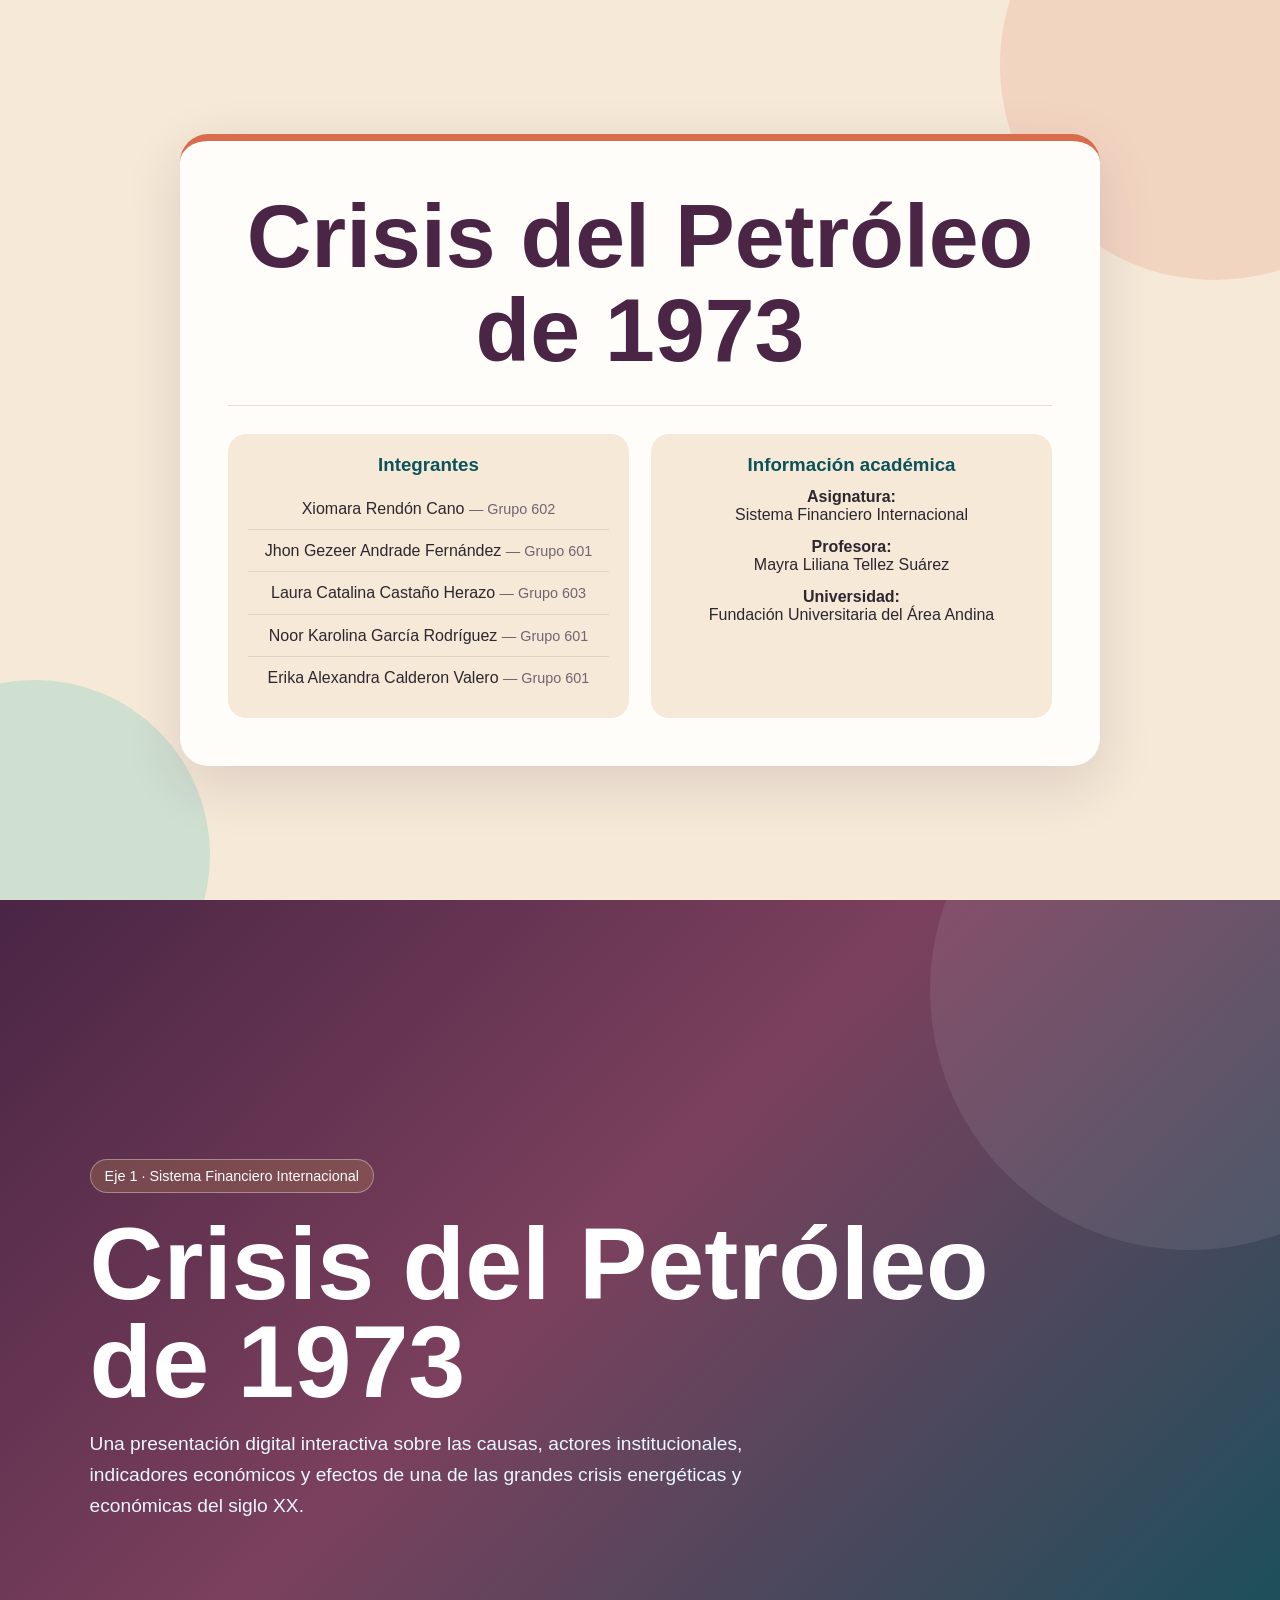
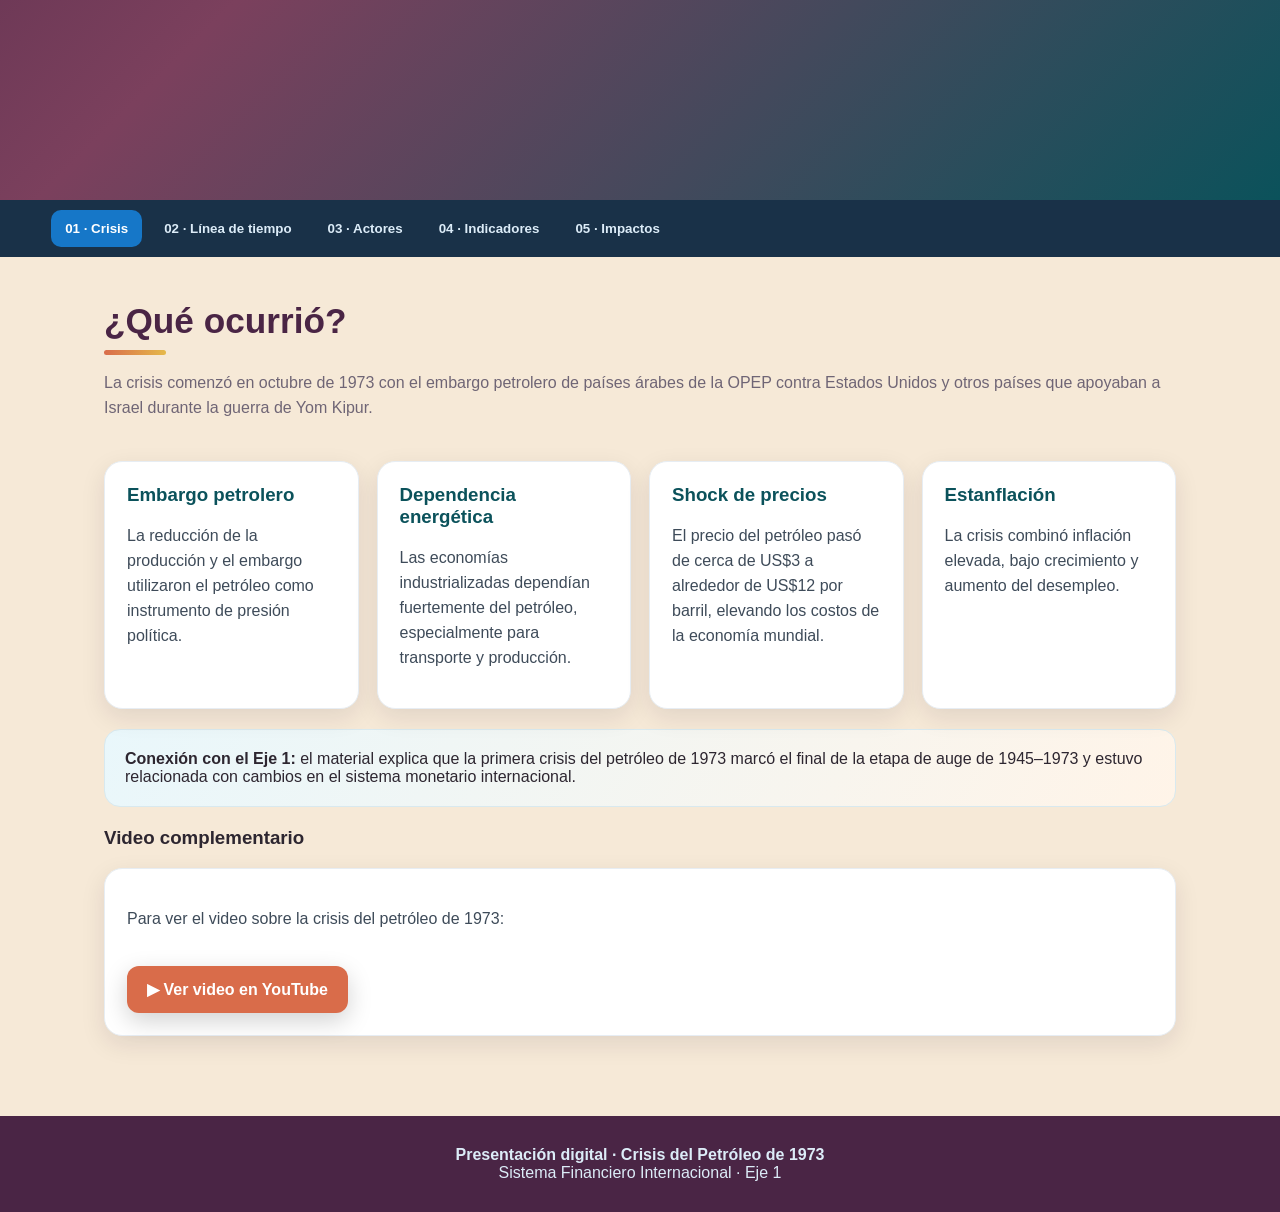
==== commit 11217389: "docs: add new case studies and pipeline documentation for restaurant management system - Introduced " ====
--- a/front/index.html
+++ b/front/index.html
@@ -1,286 +1,313 @@
 <!DOCTYPE html>
 <html lang="es">
 <head>
-  <meta charset="UTF-8" />
-  <meta name="viewport" content="width=device-width, initial-scale=1.0" />
-  <title>SIGR — Gestión de restaurante</title>
-  <link rel="preconnect" href="https://fonts.googleapis.com" />
-  <link rel="preconnect" href="https://fonts.gstatic.com" crossorigin />
-  <link href="https://fonts.googleapis.com/css2?family=DM+Sans:ital,opsz,wght@0,9..40,400;0,9..40,500;0,9..40,600;0,9..40,700;1,9..40,400&family=Playfair+Display:wght@600;700&display=swap" rel="stylesheet" />
-  <link rel="stylesheet" href="styles.css" />
+<meta charset="UTF-8">
+<meta name="viewport" content="width=device-width, initial-scale=1.0, viewport-fit=cover">
+<title>Crisis del Petróleo de 1973 | Sistema Financiero Internacional</title>
+<style>
+:root{
+  --navy:#4A2545; --blue:#0B525B; --cyan:#06A6A6; --orange:#D96C4A;
+  --cream:#F6E9D7; --ink:#2D2630; --muted:#6F6575; --white:#FFFDF9;
+  --mustard:#E5B94B; --sand:#D9B77A;
+}
+*{box-sizing:border-box}
+html{scroll-behavior:smooth;overflow-x:hidden}
+body{margin:0;font-family:Inter,Segoe UI,Arial,sans-serif;background:var(--cream);color:var(--ink);overflow-x:hidden;max-width:100%}
+img,iframe,video{max-width:100%}
+
+.cover{
+  min-height:100svh;
+  background:var(--cream);
+  display:flex;
+  align-items:center;
+  justify-content:center;
+  padding:clamp(24px,5vw,55px) clamp(16px,5vw,7%);
+  position:relative;
+  overflow:hidden;
+}
+.cover:before,.cover:after{content:"";position:absolute;border-radius:50%;opacity:.16;pointer-events:none}
+.cover:before{width:min(430px,80vw);height:min(430px,80vw);background:var(--orange);right:-150px;top:-150px}
+.cover:after{width:min(350px,70vw);height:min(350px,70vw);background:var(--cyan);left:-140px;bottom:-130px}
+.cover-box{
+  width:min(920px,100%);
+  background:var(--white);
+  border-radius:clamp(18px,3vw,28px);
+  padding:clamp(22px,4.5vw,48px);
+  box-shadow:0 18px 55px rgba(74,37,69,.14);
+  border-top:7px solid var(--orange);
+  position:relative;
+  z-index:1;
+  text-align:center;
+}
+.cover-title{
+  font-size:clamp(2.6rem,8.5vw,5.6rem);
+  line-height:1.05;
+  color:var(--navy);
+  margin:0 0 8px;
+  font-weight:900;
+  overflow-wrap:anywhere;
+}
+.cover-divider{height:1px;background:#eadfd5;margin:clamp(18px,3vw,28px) 0}
+.cover-info{
+  display:grid;
+  grid-template-columns:repeat(2,minmax(0,1fr));
+  gap:22px;
+  text-align:center;
+}
+.cover-block{width:100%;background:var(--cream);border-radius:18px;padding:clamp(16px,3vw,20px);text-align:center;min-width:0}
+.cover-block h3{margin:0 0 12px;color:var(--blue)}
+.cover-block p{margin:0 0 14px}
+.cover-block p:last-child{margin-bottom:0}
+.members{list-style:none;padding:0;margin:0;text-align:center}
+.members li{padding:9px 0;border-bottom:1px solid rgba(74,37,69,.10);line-height:1.45;overflow-wrap:anywhere}
+.members li:last-child{border-bottom:0}
+.empty-name{color:#9a8e98;font-style:italic}
+
+.hero{
+  min-height:100svh;
+  background:linear-gradient(135deg,#4A2545 0%,#7B405D 43%,#0B525B 100%);
+  color:white;
+  display:flex;
+  align-items:center;
+  padding:clamp(40px,8vw,60px) clamp(18px,7%,7%);
+  position:relative;
+  overflow:hidden;
+}
+.hero:after{content:"";position:absolute;width:min(520px,90vw);height:min(520px,90vw);border-radius:50%;right:-170px;top:-170px;background:rgba(255,255,255,.08)}
+.hero-content{max-width:900px;position:relative;z-index:1;width:100%}
+.badge{display:inline-block;padding:8px 14px;border:1px solid rgba(255,255,255,.35);border-radius:999px;background:rgba(229,185,75,.18);font-size:clamp(.78rem,2.4vw,.9rem)}
+.hero h1{font-size:clamp(2.8rem,8vw,6.4rem);line-height:.95;margin:22px 0 18px;overflow-wrap:anywhere}
+.hero p{font-size:clamp(1rem,2.6vw,1.2rem);line-height:1.6;max-width:750px;color:#eaf7ff}
+.cta{display:inline-block;margin-top:18px;background:var(--orange);color:white;text-decoration:none;padding:14px 20px;border-radius:12px;font-weight:700;box-shadow:0 8px 25px rgba(0,0,0,.18)}
+
+nav{
+  position:sticky;top:0;z-index:20;
+  background:rgba(16,42,67,.96);
+  padding:10px 4%;
+  display:flex;gap:8px;
+  overflow-x:auto;overflow-y:hidden;
+  -webkit-overflow-scrolling:touch;
+  scrollbar-width:thin;
+}
+nav button{border:0;background:transparent;color:#dcecf8;padding:11px 14px;border-radius:10px;cursor:pointer;white-space:nowrap;font-weight:700;flex:0 0 auto}
+nav::-webkit-scrollbar{height:6px}
+nav::-webkit-scrollbar-thumb{background:#4c7698;border-radius:20px}
+nav button:hover,nav button.active{background:#1677c8;color:#fff}
+
+main{max-width:1200px;margin:auto;padding:34px 5% 80px;width:100%}
+.slide{display:none;animation:fade .35s ease}
+.slide.active{display:block}
+@keyframes fade{from{opacity:0;transform:translateY(8px)}to{opacity:1;transform:none}}
+.section-head{display:flex;justify-content:space-between;gap:20px;align-items:end;margin:10px 0 24px}
+h2{font-size:clamp(1.55rem,4.5vw,2.2rem);margin:0;color:var(--navy);position:relative}
+h2:after{content:"";display:block;width:62px;height:5px;border-radius:5px;background:linear-gradient(90deg,var(--orange),var(--mustard));margin-top:9px}
+.subtitle{color:var(--muted);line-height:1.55}
+.grid{display:grid;grid-template-columns:repeat(auto-fit,minmax(min(240px,100%),1fr));gap:18px}
+.card{background:white;border-radius:18px;padding:clamp(16px,3vw,22px);box-shadow:0 8px 25px rgba(36,17,47,.10);border:1px solid #e7edf3;min-width:0}
+.card h3{margin-top:0;color:var(--blue)}
+.card p,.card li{line-height:1.55;color:#3e4b59}
+.timeline{display:grid;gap:12px;margin-top:22px}
+.event{display:grid;grid-template-columns:minmax(110px,120px) minmax(0,1fr);gap:18px;align-items:start}
+.year{font-weight:800;color:var(--orange);font-size:1.15rem;overflow-wrap:anywhere}
+.event-body{background:white;padding:17px 20px;border-radius:14px;border-left:5px solid var(--orange);box-shadow:0 5px 18px rgba(16,42,67,.07);min-width:0}
+.stat{font-size:clamp(1.5rem,4vw,2rem);font-weight:900;color:var(--navy);margin:4px 0}
+.small{font-size:.9rem;color:var(--muted)}
+.role{cursor:pointer}
+.role:hover{transform:translateY(-2px);transition:.2s}
+.chart{height:280px;display:flex;align-items:end;gap:18px;padding:20px;background:white;border-radius:18px;margin-top:18px}
+.bar-wrap{flex:1;text-align:center;min-width:0}
+.bar{background:linear-gradient(180deg,var(--orange),#f6b15c);border-radius:9px 9px 3px 3px;min-height:12px}
+.bar-label{font-size:.8rem;color:var(--muted);margin-top:7px}
+.callout{padding:clamp(14px,3vw,20px);border-radius:16px;background:linear-gradient(120deg,#e9f7fb,#fff4e8);border:1px solid #d8e9ef;margin:20px 0;overflow-wrap:anywhere}
+.refs{font-size:.92rem;line-height:1.7}
+footer{background:var(--navy);color:#dcecf8;padding:30px 7%;text-align:center}
+
+@media (max-width:900px){
+  .cover-info{grid-template-columns:1fr}
+  .hero:after{right:-220px;top:-220px}
+}
+
+@media (max-width:650px){
+  .event{grid-template-columns:1fr;gap:5px}
+  .section-head{display:block}
+  main{padding:25px 4% 60px}
+  .grid{grid-template-columns:1fr}
+  nav{padding:9px 10px}
+  nav button{font-size:.82rem;padding:10px 12px}
+  .chart{height:220px;gap:12px;padding:16px}
+  .cover-box{border-radius:22px}
+  .members li{padding:11px 0}
+}
+
+@media (max-width:420px){
+  .cover-title{font-size:clamp(2.1rem,12vw,3.2rem)}
+  .hero h1{font-size:clamp(2.15rem,12vw,3.4rem)}
+  .cta{width:100%;text-align:center}
+  .chart{height:190px}
+}
+</style>
 </head>
 <body>
-  <div class="app-bg" aria-hidden="true"></div>
-
-  <header class="site-header">
-    <div class="header-top">
-      <div class="brand">
-        <span class="brand-mark" aria-hidden="true">◆</span>
-        <div>
-          <h1 class="brand-title">SIGR</h1>
-          <p class="brand-tag" id="brand-subtitle">Gestión local (sin servidor)</p>
-        </div>
+
+<section class="cover" id="portada">
+  <div class="cover-box">
+    <h1 class="cover-title">Crisis del Petróleo de 1973</h1>
+    <div class="cover-divider"></div>
+
+    <div class="cover-info">
+      <div class="cover-block">
+        <h3>Integrantes</h3>
+        <ol class="members">
+          <li>Xiomara Rendón Cano <span class="small">— Grupo 602</span></li>
+          <li>Jhon Gezeer Andrade Fernández <span class="small">— Grupo 601</span></li>
+          <li>Laura Catalina Castaño Herazo <span class="small">— Grupo 603</span></li>
+          <li>Noor Karolina García Rodríguez <span class="small">— Grupo 601</span></li>
+          <li>Erika Alexandra Calderon Valero <span class="small">— Grupo 601</span></li>
+        </ol>
       </div>
-      <div class="header-actions">
-        <span id="session-badge" class="session-badge hidden" aria-live="polite"></span>
-        <button
-          type="button"
-          class="cart-toggle"
-          id="cart-toggle"
-          aria-expanded="false"
-          aria-controls="cart-overlay"
-          title="Ver carrito"
-        >
-          <span class="visually-hidden">Abrir carrito del pedido</span>
-          <svg class="cart-toggle-icon" viewBox="0 0 24 24" fill="none" xmlns="http://www.w3.org/2000/svg" aria-hidden="true">
-            <path
-              d="M6 6h15l-1.5 9h-12L6 6Zm0 0L5 3H2"
-              stroke="currentColor"
-              stroke-width="2"
-              stroke-linecap="round"
-              stroke-linejoin="round"
-            />
-            <circle cx="9" cy="20" r="1.5" fill="currentColor" />
-            <circle cx="17" cy="20" r="1.5" fill="currentColor" />
-          </svg>
-          <span class="cart-toggle-badge" id="cart-badge">0</span>
-        </button>
+
+      <div class="cover-block">
+        <h3>Información académica</h3>
+        <p><strong>Asignatura:</strong><br>Sistema Financiero Internacional</p>
+        <p><strong>Profesora:</strong><br>Mayra Liliana Tellez Suárez</p>
+        <p><strong>Universidad:</strong><br>Fundación Universitaria del Área Andina</p>
       </div>
     </div>
-    <nav class="main-nav" aria-label="Módulos SIGR">
-      <button type="button" class="nav-tab is-active" data-view="pedidos">Pedidos</button>
-      <button type="button" class="nav-tab" data-view="auth">Sesión</button>
-      <button type="button" class="nav-tab" data-view="menu-admin">Menú (CRUD)</button>
-      <button type="button" class="nav-tab" data-view="pedidos-live">Pedidos en vivo</button>
-      <button type="button" class="nav-tab" data-view="reservas">Reservas</button>
-      <button type="button" class="nav-tab" data-view="caja">Caja y reportes</button>
-    </nav>
-  </header>
-
-  <main class="layout layout-views">
-    <!-- Vista: pedidos (menú + carrito) -->
-    <section id="view-pedidos" class="view view-active" aria-labelledby="menu-heading">
-      <div class="menu-section">
-        <div class="menu-toolbar">
-          <h2 id="menu-heading" class="section-title">Menú</h2>
-          <div class="search-wrap">
-            <label for="search-input" class="visually-hidden">Buscar plato</label>
-            <input type="search" id="search-input" class="search-input" placeholder="Buscar plato…" autocomplete="off" />
-          </div>
-          <div class="category-filters" id="category-filters" role="group" aria-label="Filtrar por categoría"></div>
-        </div>
-        <div id="menu-grid" class="menu-grid"></div>
-        <p id="menu-empty" class="menu-empty hidden" role="status">No hay platos que coincidan con tu búsqueda.</p>
-      </div>
-    </section>
-
-    <!-- Vista: autenticación (roles locales) -->
-    <section id="view-auth" class="view hidden" aria-labelledby="auth-heading">
-      <h2 id="auth-heading" class="section-title">Sesión y roles</h2>
-      <p class="view-lead">Identificación <strong>local</strong> (demo): no hay contraseña ni servidor. Sirve para etiquetar el uso del sistema como cliente, mesero o administrador.</p>
-      <div class="panel">
-        <form id="auth-form" class="auth-form">
-          <label class="field">
-            <span>Nombre o alias</span>
-            <input type="text" id="auth-name" required placeholder="Ej. David" autocomplete="username" />
-          </label>
-          <label class="field">
-            <span>Rol</span>
-            <select id="auth-role" required>
-              <option value="cliente">Cliente</option>
-              <option value="mesero">Mesero</option>
-              <option value="administrador">Administrador</option>
-            </select>
-          </label>
-          <button type="submit" class="btn btn-primary">Guardar sesión</button>
-        </form>
-        <div id="auth-current" class="auth-current hidden"></div>
-        <button type="button" class="btn btn-ghost btn-mt" id="auth-clear">Cerrar sesión</button>
-      </div>
-    </section>
-
-    <!-- Vista: CRUD menú -->
-    <section id="view-menu-admin" class="view hidden" aria-labelledby="crud-heading">
-      <h2 id="crud-heading" class="section-title">Menú digital (CRUD)</h2>
-      <p class="view-lead">Alta, edición y borrado de platos y categorías. Los datos se guardan en este navegador (<code>localStorage</code>). Puedes restaurar el menú inicial.</p>
-      <div class="panel panel-actions">
-        <button type="button" class="btn btn-ghost" id="menu-reset-seed">Restaurar menú por defecto</button>
-        <button type="button" class="btn btn-primary" id="menu-refresh-views">Aplicar y volver a cargar menú pedidos</button>
-      </div>
-      <div class="panel">
-        <h3 class="panel-title">Añadir plato</h3>
-        <form id="dish-add-form" class="grid-form">
-          <label class="field"><span>Nombre</span><input type="text" id="dish-new-name" required /></label>
-          <label class="field"><span>Descripción</span><input type="text" id="dish-new-desc" /></label>
-          <label class="field"><span>Precio (€)</span><input type="number" id="dish-new-price" min="0" step="0.01" required /></label>
-          <label class="field"><span>Categoría</span><input type="text" id="dish-new-cat" list="category-datalist" required placeholder="Ej. Entradas" /></label>
-          <label class="field field-span-2"><span>URL de imagen</span><input type="url" id="dish-new-img" placeholder="https://…" /></label>
-          <div class="field-span-2"><button type="submit" class="btn btn-primary">Añadir plato</button></div>
-        </form>
-        <datalist id="category-datalist"></datalist>
-      </div>
-      <div class="panel">
-        <h3 class="panel-title">Platos actuales</h3>
-        <div class="table-wrap">
-          <table class="data-table" id="menu-admin-table">
-            <thead>
-              <tr>
-                <th>Plato</th>
-                <th>Categoría</th>
-                <th>Precio</th>
-                <th></th>
-              </tr>
-            </thead>
-            <tbody id="menu-admin-tbody"></tbody>
-          </table>
-        </div>
-      </div>
-    </section>
-
-    <!-- Vista: pedidos en vivo -->
-    <section id="view-pedidos-live" class="view hidden" aria-labelledby="live-heading">
-      <h2 id="live-heading" class="section-title">Registro y seguimiento de pedidos</h2>
-      <p class="view-lead">Listado de pedidos confirmados. El estado se actualiza en local; en producción real iría contra un backend. Puedes pulsar <strong>Actualizar</strong> para simular refresco.</p>
-      <div class="panel panel-actions">
-        <button type="button" class="btn btn-primary" id="orders-refresh">Actualizar lista</button>
-      </div>
-      <div class="panel">
-        <div class="table-wrap">
-          <table class="data-table">
-            <thead>
-              <tr>
-                <th>ID</th>
-                <th>Fecha</th>
-                <th>Cliente</th>
-                <th>Total</th>
-                <th>Estado</th>
-              </tr>
-            </thead>
-            <tbody id="orders-live-tbody"></tbody>
-          </table>
-        </div>
-        <p id="orders-live-empty" class="view-lead hidden">Aún no hay pedidos confirmados.</p>
-      </div>
-    </section>
-
-    <!-- Vista: reservas -->
-    <section id="view-reservas" class="view hidden" aria-labelledby="res-heading">
-      <h2 id="res-heading" class="section-title">Reservas</h2>
-      <p class="view-lead">Reservas por fecha y hora guardadas solo en este navegador.</p>
-      <div class="panel">
-        <h3 class="panel-title">Nueva reserva</h3>
-        <form id="reserva-form" class="grid-form">
-          <label class="field"><span>Nombre</span><input type="text" id="res-nombre" required /></label>
-          <label class="field"><span>Fecha</span><input type="date" id="res-fecha" required /></label>
-          <label class="field"><span>Hora</span><input type="time" id="res-hora" required /></label>
-          <label class="field"><span>Comensales</span><input type="number" id="res-comensales" min="1" value="2" required /></label>
-          <label class="field field-span-2"><span>Notas</span><input type="text" id="res-notas" placeholder="Opcional" /></label>
-          <div class="field-span-2"><button type="submit" class="btn btn-primary">Guardar reserva</button></div>
-        </form>
-      </div>
-      <div class="panel">
-        <h3 class="panel-title">Reservas guardadas</h3>
-        <ul class="reserva-list" id="reserva-list"></ul>
-        <p id="reserva-empty" class="view-lead hidden">No hay reservas.</p>
-      </div>
-    </section>
-
-    <!-- Vista: caja -->
-    <section id="view-caja" class="view hidden" aria-labelledby="caja-heading">
-      <h2 id="caja-heading" class="section-title">Cierre de caja y reportes</h2>
-      <p class="view-lead">Totales por día a partir de pedidos confirmados. El cierre queda registrado como instantánea en <code>localStorage</code>.</p>
-      <div class="panel">
-        <label class="field inline-field">
-          <span>Día a analizar</span>
-          <input type="date" id="caja-fecha" />
-        </label>
-        <button type="button" class="btn btn-primary" id="caja-calc">Calcular totales del día</button>
-        <div id="caja-resumen" class="caja-resumen hidden"></div>
-        <button type="button" class="btn btn-ghost btn-mt" id="caja-cerrar">Registrar cierre del día</button>
-      </div>
-      <div class="panel">
-        <h3 class="panel-title">Cierres registrados</h3>
-        <div class="table-wrap">
-          <table class="data-table">
-            <thead>
-              <tr>
-                <th>Día</th>
-                <th>Total</th>
-                <th>Pedidos</th>
-                <th>Registrado</th>
-              </tr>
-            </thead>
-            <tbody id="caja-cierres-tbody"></tbody>
-          </table>
-        </div>
-        <p id="caja-cierres-empty" class="view-lead hidden">Sin cierres aún.</p>
-      </div>
-    </section>
-  </main>
-
-  <!-- Carrito (modal) -->
-  <div class="modal-overlay hidden" id="cart-overlay" role="dialog" aria-modal="true" aria-labelledby="cart-modal-title">
-    <div class="modal modal-cart">
-      <button type="button" class="modal-close" id="cart-modal-close" aria-label="Cerrar carrito">×</button>
-      <h2 id="cart-modal-title" class="modal-title modal-cart-title">Tu pedido</h2>
-      <p class="cart-empty-msg" id="cart-empty">Aún no has añadido platos. Explora el menú.</p>
-      <ul class="cart-list" id="cart-list"></ul>
-      <div class="cart-footer">
-        <div class="cart-total-row">
-          <span>Total</span>
-          <strong id="cart-total">0,00 €</strong>
-        </div>
-        <button type="button" class="btn btn-primary btn-block" id="btn-checkout" disabled>Continuar</button>
-      </div>
-    </div>
-  </div>
-
-  <!-- Checkout -->
-  <div class="modal-overlay hidden" id="checkout-overlay" role="dialog" aria-modal="true" aria-labelledby="checkout-title">
-    <div class="modal">
-      <button type="button" class="modal-close" id="checkout-close" aria-label="Cerrar">×</button>
-      <h2 id="checkout-title" class="modal-title">Datos del pedido</h2>
-      <form id="checkout-form" class="checkout-form">
-        <label class="field">
-          <span>Nombre del cliente</span>
-          <input type="text" name="customer" id="customer-name" required placeholder="Ej. María López" />
-        </label>
-        <fieldset class="field field-radio">
-          <legend>¿Dónde servimos?</legend>
-          <label class="radio-row">
-            <input type="radio" name="service" value="mesa" checked />
-            <span>Mesa en el restaurante</span>
-          </label>
-          <label class="radio-row">
-            <input type="radio" name="service" value="domicilio" />
-            <span>Domicilio</span>
-          </label>
-        </fieldset>
-        <label class="field" id="field-mesa">
-          <span>Número de mesa</span>
-          <input type="text" name="mesa" id="mesa-input" inputmode="numeric" placeholder="Ej. 12" required />
-        </label>
-        <label class="field hidden" id="field-direccion">
-          <span>Dirección de entrega</span>
-          <textarea name="direccion" id="direccion-input" rows="2" placeholder="Calle, número, ciudad…"></textarea>
-        </label>
-        <div class="modal-actions">
-          <button type="button" class="btn btn-ghost" id="checkout-cancel">Volver</button>
-          <button type="submit" class="btn btn-primary">Confirmar pedido</button>
-        </div>
-      </form>
-    </div>
-  </div>
-
-  <!-- Resumen -->
-  <div class="modal-overlay hidden" id="summary-overlay" role="dialog" aria-modal="true" aria-labelledby="summary-title">
-    <div class="modal modal-wide">
-      <h2 id="summary-title" class="modal-title">Pedido confirmado</h2>
-      <div id="summary-content" class="summary-content"></div>
-      <button type="button" class="btn btn-primary btn-block" id="summary-done">Entendido</button>
-    </div>
-  </div>
-
-  <script src="script.js"></script>
+  </div>
+</section>
+
+<header class="hero">
+  <div class="hero-content">
+    <span class="badge">Eje 1 · Sistema Financiero Internacional</span>
+    <h1>Crisis del Petróleo de 1973</h1>
+    <p>Una presentación digital interactiva sobre las causas, actores institucionales, indicadores económicos y efectos de una de las grandes crisis energéticas y económicas del siglo XX.</p>
+  </div>
+</header>
+
+<nav id="presentacion" aria-label="Temas principales">
+  <button class="active" onclick="go(0)">01 · Crisis</button>
+  <button onclick="go(1)">02 · Línea de tiempo</button>
+  <button onclick="go(2)">03 · Actores</button>
+  <button onclick="go(3)">04 · Indicadores</button>
+  <button onclick="go(4)">05 · Impactos</button>
+</nav>
+
+<main>
+<section class="slide active">
+  <div class="section-head">
+    <div>
+      <h2>¿Qué ocurrió?</h2>
+      <p class="subtitle">La crisis comenzó en octubre de 1973 con el embargo petrolero de países árabes de la OPEP contra Estados Unidos y otros países que apoyaban a Israel durante la guerra de Yom Kipur.</p>
+    </div>
+  </div>
+  <div class="grid">
+    <article class="card"><h3>Embargo petrolero</h3><p>La reducción de la producción y el embargo utilizaron el petróleo como instrumento de presión política.</p></article>
+    <article class="card"><h3>Dependencia energética</h3><p>Las economías industrializadas dependían fuertemente del petróleo, especialmente para transporte y producción.</p></article>
+    <article class="card"><h3>Shock de precios</h3><p>El precio del petróleo pasó de cerca de US$3 a alrededor de US$12 por barril, elevando los costos de la economía mundial.</p></article>
+    <article class="card"><h3>Estanflación</h3><p>La crisis combinó inflación elevada, bajo crecimiento y aumento del desempleo.</p></article>
+  </div>
+  <div class="callout"><strong>Conexión con el Eje 1:</strong> el material explica que la primera crisis del petróleo de 1973 marcó el final de la etapa de auge de 1945–1973 y estuvo relacionada con cambios en el sistema monetario internacional.</div>
+  <h3>Video complementario</h3>
+  <div class="card">
+    <p>Para ver el video sobre la crisis del petróleo de 1973:</p>
+    <a class="cta" href="https://youtube.com/watch?v=z-ASHIg4eeE&si=Q_LQ3jYgSeDavBgZ" target="_blank" rel="noopener noreferrer">▶ Ver video en YouTube</a>
+  </div>
+</section>
+
+<section class="slide">
+  <div class="section-head">
+    <div>
+      <h2>Línea de tiempo</h2>
+      <p class="subtitle">Causas → shock energético → transmisión económica → cambios institucionales.</p>
+    </div>
+  </div>
+  <div class="timeline">
+    <div class="event"><div class="year">1945–finales 60</div><div class="event-body"><b>Dependencia creciente</b><br>Occidente y Japón aumentan fuertemente su consumo de petróleo. En EE. UU. el consumo llegó a duplicarse entre 1945 y 1974.</div></div>
+    <div class="event"><div class="year">15 ago. 1971</div><div class="event-body"><b>Fin del patrón oro</b><br>Estados Unidos abandona la convertibilidad del dólar en oro, poniendo fin al sistema de Bretton Woods.</div></div>
+    <div class="event"><div class="year">1973</div><div class="event-body"><b>Guerra de Yom Kipur y embargo</b><br>Países árabes productores utilizan el petróleo como instrumento de presión política.</div></div>
+    <div class="event"><div class="year">Sep. 1973–ene. 1974</div><div class="event-body"><b>Explosión del precio</b><br>El precio del petróleo aumenta aproximadamente tres veces en ese periodo; el precio pasó de cerca de US$3 a US$12 por barril.</div></div>
+    <div class="event"><div class="year">1974–1975</div><div class="event-body"><b>Recesión internacional</b><br>La producción y el consumo se debilitan, mientras la inflación permanece elevada.</div></div>
+    <div class="event"><div class="year">1974 en adelante</div><div class="event-body"><b>Nueva cooperación energética</b><br>Se crea la Agencia Internacional de Energía para coordinar políticas energéticas de los países consumidores y reducir la dependencia petrolera.</div></div>
+  </div>
+</section>
+
+<section class="slide">
+  <div class="section-head">
+    <div>
+      <h2>Actores e instituciones</h2>
+      <p class="subtitle">Haz clic en cada tarjeta para ampliar el rol.</p>
+    </div>
+  </div>
+  <div class="grid">
+    <article class="card role" onclick="alert('OPEP: organización clave. Sus miembros redujeron la producción y elevaron el precio del petróleo como medida de presión política.')"><h3>OPEP</h3><p>Actor central del mercado petrolero.</p></article>
+    <article class="card role" onclick="alert('OAPEC y países árabes: desempeñaron un papel central en el embargo contra Estados Unidos y otros países que apoyaban a Israel.')"><h3>OAPEC</h3><p>Embargo petrolero y presión política.</p></article>
+    <article class="card role" onclick="alert('Estados Unidos: uno de los principales países afectados. Enfrentó escasez de combustible, filas en gasolineras e inflación.')"><h3>Estados Unidos</h3><p>País importador afectado.</p></article>
+    <article class="card role" onclick="alert('Europa Occidental y Japón: economías dependientes del petróleo importado que aplicaron medidas de ahorro y racionamiento.')"><h3>Europa Occidental y Japón</h3><p>Grandes consumidores e importadores.</p></article>
+    <article class="card role" onclick="alert('Grandes petroleras internacionales: Exxon, Shell, BP y Texaco participaron en producción, distribución y comercialización; la crisis modificó su relación con los productores.')"><h3>Compañías petroleras</h3><p>Producción, distribución y comercialización.</p></article>
+    <article class="card role" onclick="alert('AIE: creada en 1974 como consecuencia de la crisis para coordinar políticas energéticas de países consumidores.')"><h3>Agencia Internacional de Energía</h3><p>Coordinación energética posterior a la crisis.</p></article>
+    <article class="card role" onclick="alert('Bancos internacionales: recibieron parte de los petrodólares acumulados por exportadores y canalizaron esos fondos mediante préstamos a otros países.')"><h3>Bancos internacionales</h3><p>Reciclaje de petrodólares.</p></article>
+    <article class="card role" onclick="alert('ONU: estuvo vinculada al contexto político de la crisis, especialmente por la Guerra de Yom Kipur que antecedió al embargo.')"><h3>ONU</h3><p>Contexto político internacional.</p></article>
+  </div>
+  <div class="callout">El Eje 1 señala que el sistema financiero internacional está compuesto por bancos centrales, organizaciones supranacionales y entidades financieras, y que canaliza recursos entre ahorro e inversión.</div>
+</section>
+
+<section class="slide">
+  <div class="section-head">
+    <div>
+      <h2>Indicadores económicos</h2>
+      <p class="subtitle">Los cambios más relevantes muestran cómo un shock energético se transmitió a toda la economía.</p>
+    </div>
+  </div>
+  <div class="grid">
+    <article class="card"><h3>Inflación</h3><div class="stat">2 dígitos</div><p>En la segunda mitad de 1973 la inflación en los países industriales llegó a niveles de dos dígitos, según el material de trabajo.</p></article>
+    <article class="card"><h3>Precio del petróleo</h3><div class="stat">≈ $3 → $12</div><p>El precio del barril se cuadruplicó de golpe, elevando los costos energéticos y productivos.</p></article>
+    <article class="card"><h3>Producción</h3><div class="stat">1974–75</div><p>Los países industriales experimentaron una fuerte caída de la producción durante la recesión internacional.</p></article>
+    <article class="card"><h3>Desempleo</h3><div class="stat">↑</div><p>El deterioro de la producción afectó los mercados laborales; el promedio de desempleo de 1974–1976 fue aproximadamente 1 punto porcentual superior al de 1971–1973.</p></article>
+  </div>
+  <div class="chart" aria-label="Representación visual del aumento del precio del petróleo">
+    <div class="bar-wrap"><div class="bar" style="height:55px"></div><div class="bar-label">Antes<br>≈ US$3</div></div>
+    <div class="bar-wrap"><div class="bar" style="height:220px"></div><div class="bar-label">Después<br>≈ US$12</div></div>
+  </div>
+  <div class="callout"><strong>Justificación:</strong> el petróleo era un insumo esencial para transporte y producción. Su encarecimiento elevó costos, precios y déficits de los países importadores, al tiempo que debilitó producción y consumo.</div>
+</section>
+
+<section class="slide">
+  <div class="section-head">
+    <div>
+      <h2>Impactos y consecuencias</h2>
+      <p class="subtitle">La crisis energética se convirtió en un fenómeno comercial, financiero y macroeconómico.</p>
+    </div>
+  </div>
+  <div class="grid">
+    <article class="card"><h3>Comercio internacional</h3><ul><li>Mayor costo de las importaciones de petróleo.</li><li>Aumento de costos de transporte y producción.</li><li>Incremento de precios de mercancías.</li><li>Déficits comerciales en países importadores.</li></ul></article>
+    <article class="card"><h3>Sistema financiero</h3><ul><li>Acumulación de petrodólares en países exportadores.</li><li>Depósitos en bancos de EE. UU. y Europa.</li><li>Expansión del crédito a países en desarrollo.</li><li>Mayor endeudamiento externo.</li></ul></article>
+    <article class="card"><h3>Consecuencias económicas</h3><ul><li>Inflación elevada.</li><li>Recesión 1974–1975.</li><li>Estanflación.</li><li>Aumento del desempleo.</li><li>Déficits de balanza de pagos.</li></ul></article>
+    <article class="card"><h3>Efectos posteriores</h3><ul><li>Mayor búsqueda de eficiencia energética.</li><li>Desarrollo de fuentes alternativas.</li><li>Crecimiento de la deuda de países en desarrollo.</li><li>Contribución a problemas de deuda de los años 80.</li></ul></article>
+  </div>
+  <div class="callout"><strong>Conclusión:</strong> la crisis mostró la interdependencia entre energía, comercio y finanzas internacionales. Los petrodólares se reciclaron mediante el sistema bancario y ayudaron a ampliar el crédito internacional.</div>
+  <div class="card refs">
+    <h3>Referencias</h3>
+    <p>Fondo Monetario Internacional. (2022). <i>El FMI: datos básicos</i>.</p>
+    <p>Ospina Pava, J. (2022). <i>Sistema financiero internacional: Eje 1 – Conceptualicemos</i>. Fundación Universitaria del Área Andina.</p>
+    <p>Historia del Departamento de Estado de Estados Unidos. (s. f.). <i>Oil Embargo, 1973–1974</i>.</p>
+    <p>Material de investigación del equipo. (s. f.). <i>Crisis del petróleo de 1973</i>.</p>
+  </div>
+</section>
+</main>
+
+<footer>
+  <strong>Presentación digital · Crisis del Petróleo de 1973</strong><br>
+  Sistema Financiero Internacional · Eje 1
+</footer>
+
+<script>
+function go(n){
+  const slides=document.querySelectorAll('.slide');
+  const buttons=document.querySelectorAll('nav button');
+  slides.forEach((s,i)=>s.classList.toggle('active',i===n));
+  buttons.forEach((b,i)=>b.classList.toggle('active',i===n));
+  document.getElementById('presentacion').scrollIntoView({behavior:'smooth',block:'start'});
+}
+</script>
 </body>
 </html>
